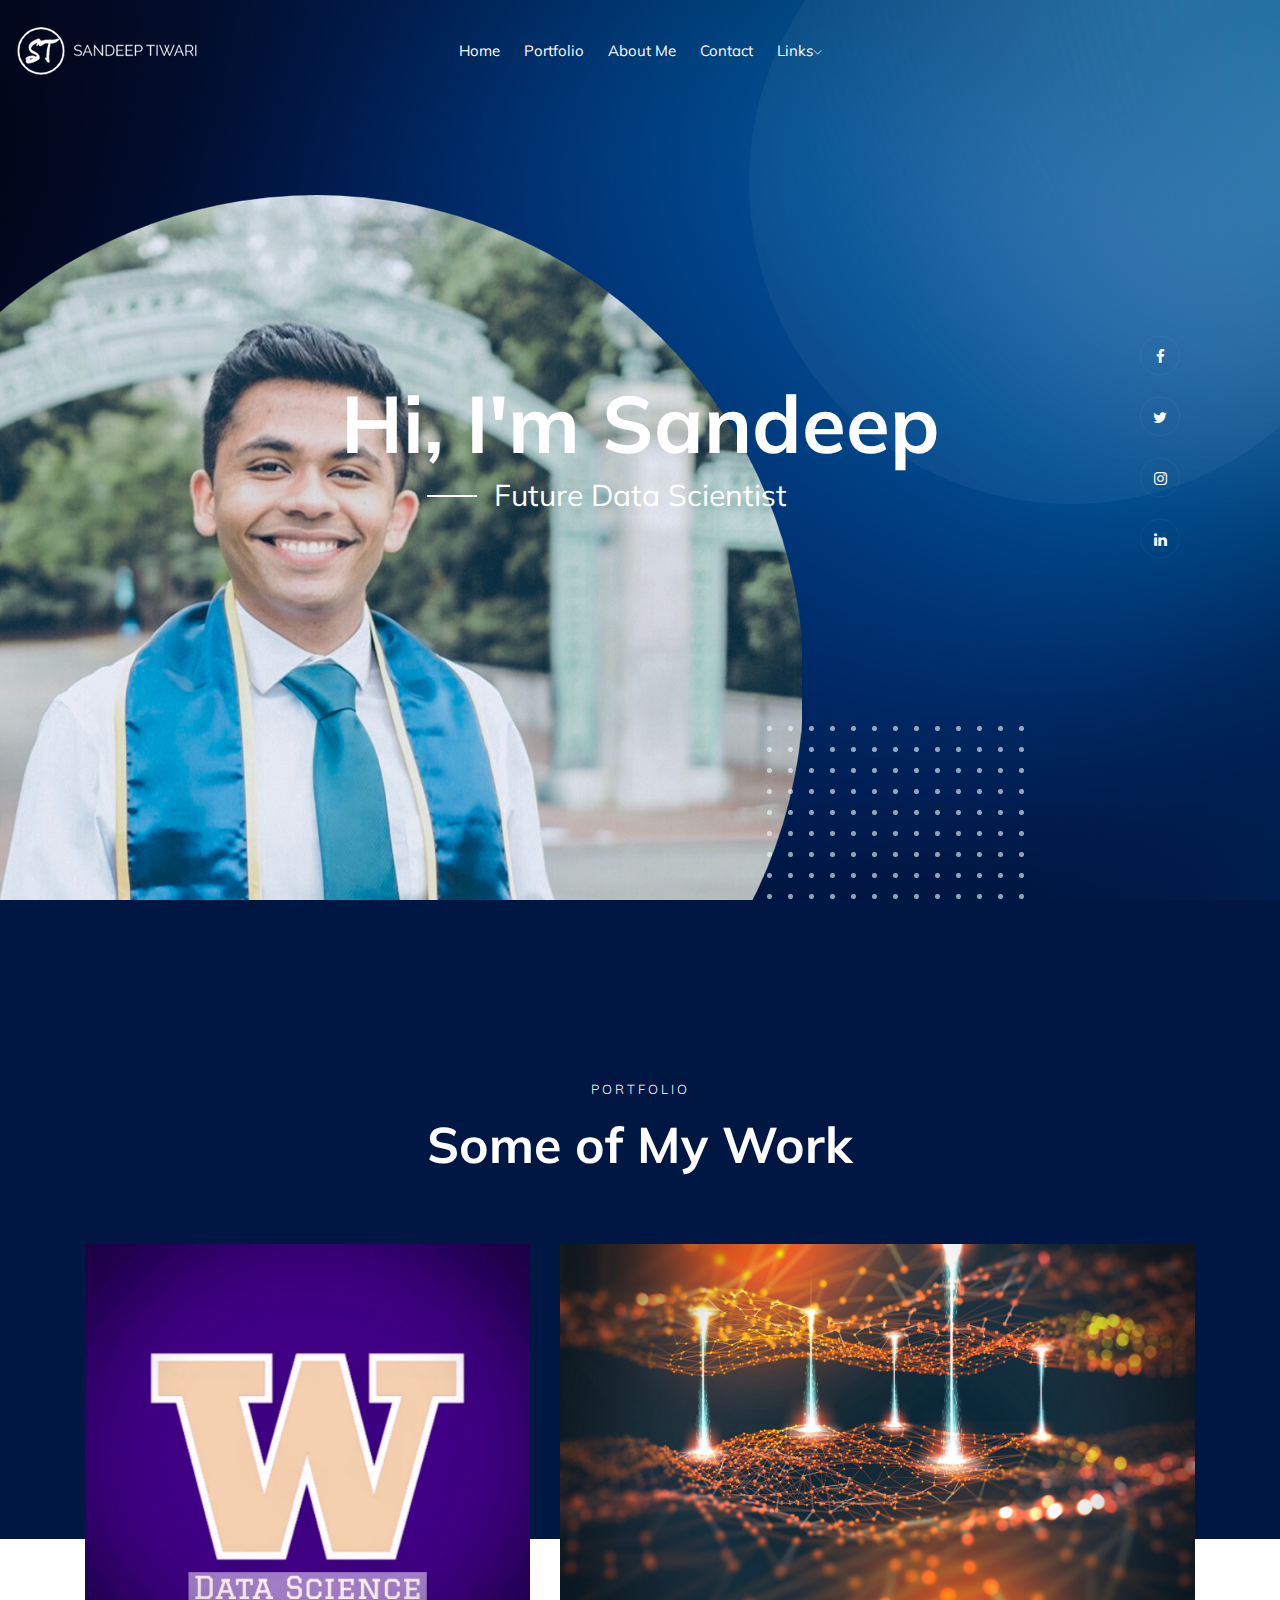
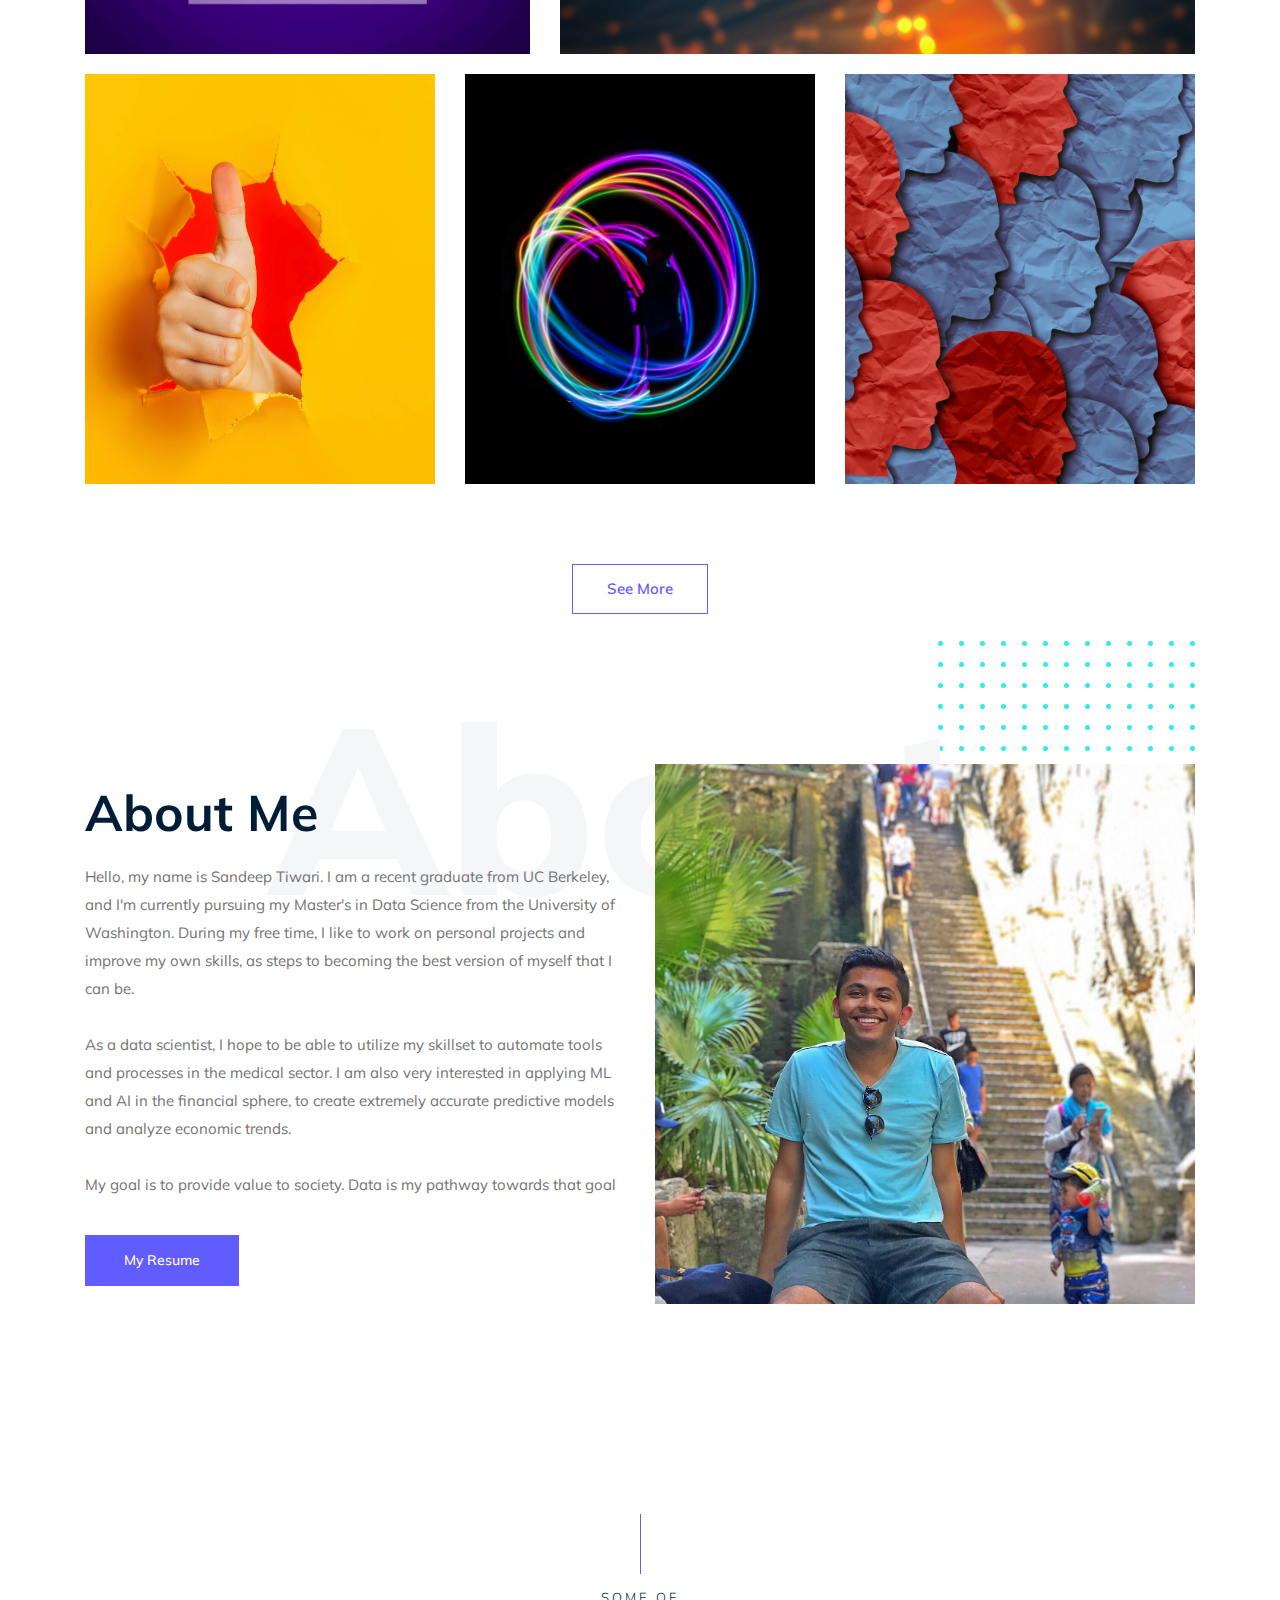
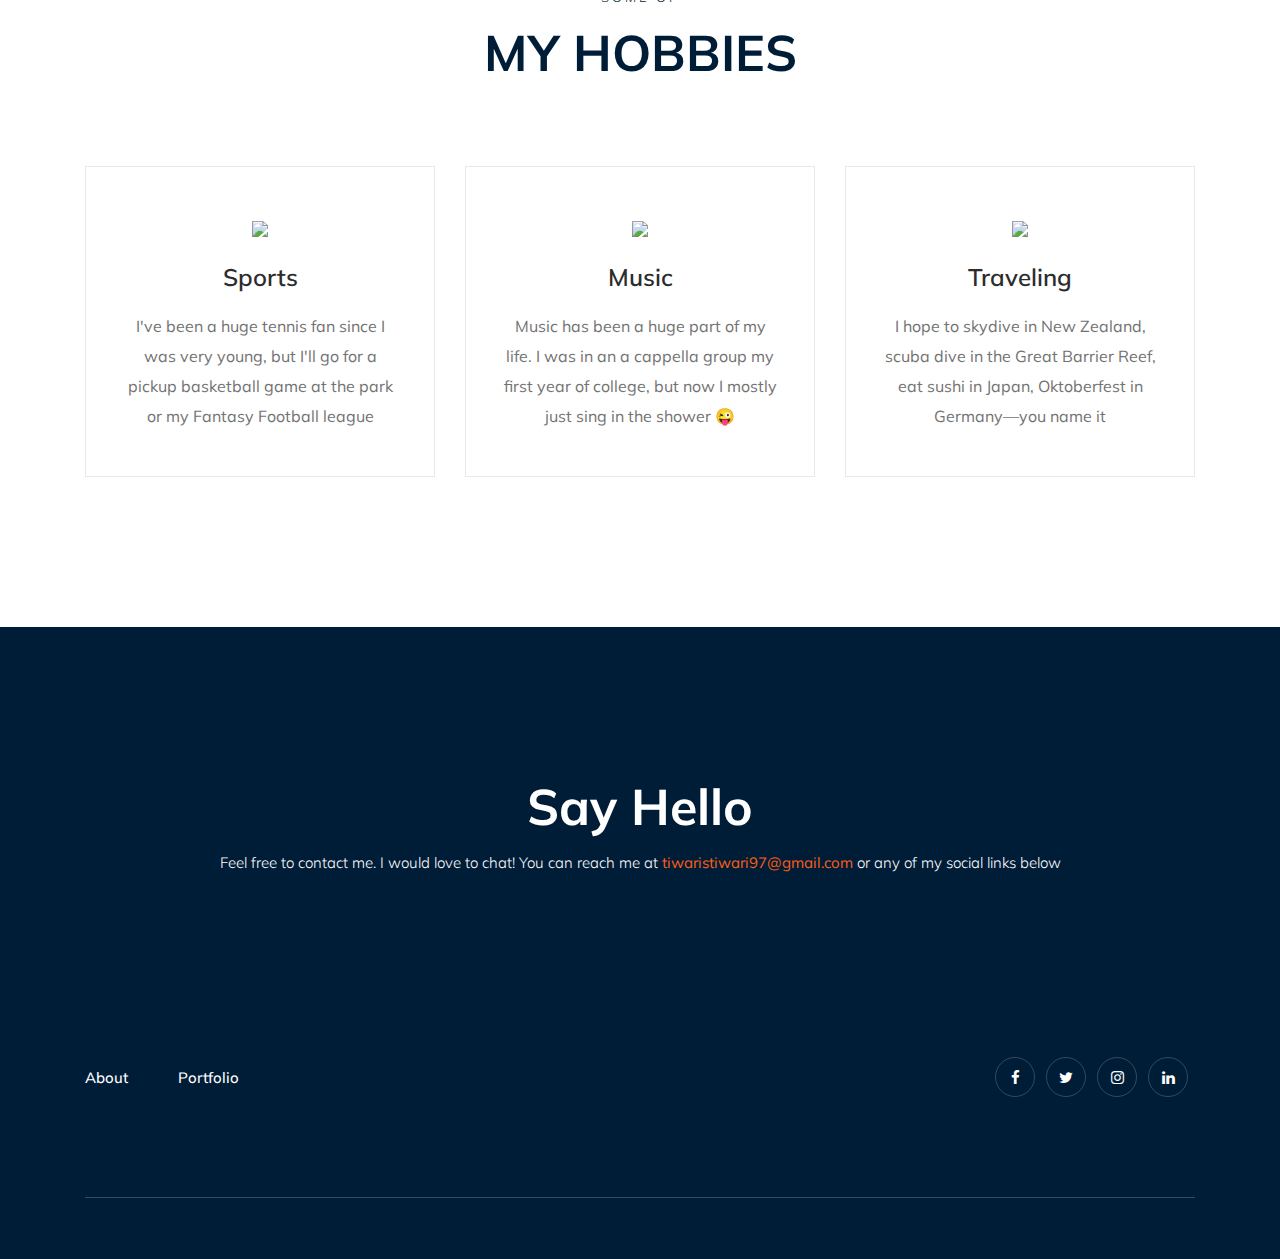
==== index.html @ e689c80d "Add files via upload" ====
<!DOCTYPE html>
<html class="no-js" lang="zxx">

<head>
	<meta charset="utf-8">
    <meta http-equiv="x-ua-compatible" content="ie=edge">
    <title>Sandeep Tiwari</title>
    <meta name="description" content="">
    <meta name="viewport" content="width=device-width, initial-scale=1">

    <!-- <link rel="manifest" href="site.webmanifest"> -->
    <!-- Place favicon.ico in the root directory -->

    <!-- CSS here -->
    <link rel="stylesheet" href="css/bootstrap.min.css">
    <link rel="stylesheet" href="css/owl.carousel.min.css">
    <link rel="stylesheet" href="css/magnific-popup.css">
    <link rel="stylesheet" href="css/font-awesome.min.css">
    <link rel="stylesheet" href="css/themify-icons.css">
    <link rel="stylesheet" href="css/nice-select.css">
    <link rel="stylesheet" href="css/flaticon.css">
    <link rel="stylesheet" href="css/gijgo.css">
    <link rel="stylesheet" href="css/animate.min.css">
    <link rel="stylesheet" href="css/slick.css">
    <link rel="stylesheet" href="css/slicknav.css">
    <link rel="stylesheet" href="css/style.css">
    <link rel="stylesheet" href="css/responsive.css">
    <link rel="icon" href="img/ST.jpg">
</head>

<body>
	<!-- Header -->
	<header>
		<div class="header-area">
			<div id="sticky-header" class="main-header-area">
				<div class="container-fluid">
					<div class="row align-items-center">
						<div class="col-xl-3 col-lg-2">
							<div class="logo">
								<a class="page-scroll" href="#header-area">
									<img src="img/logo.png">
								</a>
							</div>
						</div>
						<div class="col-xl-6 col-lg-7">
							<div class="main-menu d-none d-lg-block">
								<nav class="navbar-default">
									<ul id="navigation">
										<li><a class="active page-scroll" href="#header-area">Home</a></li>
										<li><a href="#portfolio_area" class="page-scroll">Portfolio</a></li>
                                        <li><a href="#about_me" class="page-scroll">About Me</a></li>
                                        <li><a href="#footer" class="page-scroll">Contact</a></li>
                                        <li><a>Links<i class="ti-angle-down"></i></a>
                                            <ul class="submenu">
                                                 <li><a href="https://www.linkedin.com/in/sandeeptiwari6/" target="_blank">LinkedIn</a></li>
                                                 <li><a href="https://www.github.com/sandeeptiwari6" target="_blank">Github</a></li>
                                                 <li><a href="resume/sandeep_tiwari_resume_latest copy.pdf" target="_blank">My Resume</a></li>
                                            </ul>
                                        </li>
									</ul>
								</nav>
							</div>
						</div>
						<!-- <div class="col-xl-3 col-lg-3 d-none d-lg-block">
							<div class="Appointment">
								<div class="book_btn d-none d-lg-block">
									<a href="#">Contact Me</a>
								</div>
							</div>
						</div> -->
						<div class="col-12">
							<div class="mobile_menu d-block d-lg-none"></div>
						</div>
					</div>
				</div>
			</div>
		</div>
	</header>

	<!-- slider_area_start -->
    <div class="slider_area">
        <div class="single_slider  d-flex align-items-center slider_bg_1">
            <div class="shap_pattern d-none d-lg-block">
                <img src="img/about/grid.png" alt="">
            </div>
            <div class="social_links">
                <ul>
                    <li><a href="https://www.facebook.com/sandeeptiwari97" target="_blank"> <i class="fa fa-facebook"></i> </a></li>
                    <li><a> <i class="fa fa-twitter"></i> </a></li>
                    <li><a href="https://www.instagram.com/sandeeept_/" target="_blank"> <i class="fa fa-instagram"></i> </a></li>
                    <li><a href="https://www.linkedin.com/in/sandeeptiwari6/" target="_blank"> <i class="fa fa-linkedin"></i> </a></li>
                </ul>
            </div>
            <div class="container">
                <div class="row align-items-center">
                    <div class="col-xl-12">
                        <div class="slider_text text-center">
                            <h3>
                                Hi, I'm Sandeep
                            </h3>
                            <span>Future Data Scientist</span>
                        </div>
                    </div>
                </div>
            </div>
        </div>
    </div>

	<!-- portfolio -->
	<div class="portfolio_area portfolio_bg_1">
		<div class="container">
			<div class="row">
				<div class="col-xl-12">
					<div class="section_title white_text text-center">
						<span>Portfolio</span>
						<h3>Some of My Work</h3>
					</div>
				</div>
			</div>
		</div>
	</div>

	<!-- portfolio images -->
	<div class="portfolio_image_area">
		<div class="container">
			<div class="row">
				<div class="col-xl-5 col-md-5">
					<div class="single_Portfolio">
						<div class="portfolio_thumb">
							<img src="img/portfolio/1.png">
						</div>
						<div class="portfolio_hover">
							<div class="title">
								<h3>UW COVID Data Science Hackathon</h3>
								<!-- <h4 style="color:white">June 2020</h4> -->
								<p style="color:white">
									Winner of the inaugural hackathon hosted by Washington's MSDS program. Worked with a remote team to generate visualizations that compare and analyze how COVID-19 has spread throughout the world using Python and Tableau
								</p>
								<a href="https://github.com/uw-covid-hackathon/covid-visualization" target="_blank"><button type="button" class="btn btn-lg">Github</button></a>
								<a href="https://uw-covid-hackathon.github.io/covid-visualization/#" target="_blank"><button type="button" class="btn btn-lg">Website</button></a>
							</div> 
						</div>
					</div>
				</div>
				<div class="col-xl-7 col-md-7">
					<div class="single_Portfolio">
						<div class="portfolio_thumb">
							<img src="img/portfolio/2.png">
						</div>
						<div class="portfolio_hover">
							<div class="title">
								<h3>Using GAN in QT Ultrasound Imaging</h3>
								<p style="color:white">
									Employed deep learning and computer vision to implement the unsupervised learning algorithm, Generative Adversarial Networks (GAN), which we used to generate realistic ultrasound images. The data agumentation allowed imputation of missing data and sharper imaging, facilitating more accurate detection of breast tumors, using a Pytorch framework and NVIDIA GPUs. We currently have a patent pending on the application of this technology.
								</p>
							</div>
						</div>
					</div>
				</div>
                <div class="col-xl-4 col-md-6 col-lg-4">
                    <div class="single_Portfolio">
                        <div class="portfolio_thumb">
                            <img src="img/portfolio/3.png" alt="">
                        </div>
                        <div class="portfolio_hover">
                            <div class="title">
                                <h3>Recommender Systems</h3>
                                <p style="color:white">
                                	Assisted several startup companies in developing recommender systems for their respective products. Worked on utilizing social media APIs to scrape profiles for users' interests. Worked with team to flesh out use-cases and streamline design flow.
                                </p>
                            </div>
                        </div>
                    </div>
                </div>
                <div class="col-xl-4 col-md-6 col-lg-4">
                    <div class="single_Portfolio">
                        <div class="portfolio_thumb">
                            <img src="img/portfolio/4.png" alt="">
                        </div>
                        <div class="portfolio_hover">
                            <div class="title">
                                <h3>Time Series Algorithm for Predicting Long Term Energy Prices</h3>
                                <p style="color:white">
                                	Built a dynamic time series model to predict energy price trends by evaluating risks in renewable energy infrastructure, with an emphasis on long-term accuracy and adaptability. Used BeautifulSoup to scrape 15 years worth of unstructured data, and Python to build an ARIMA model
                                </p>
                                <a href="https://github.com/sandeeptiwari6/time-series-epp" target="_blank"><button type="button" class="btn btn-lg">Github</button></a>
                            </div>
                        </div>
                    </div>
                </div>
                <div class="col-xl-4 col-md-12 col-lg-4">
                    <div class="single_Portfolio">
                        <div class="portfolio_thumb">
                            <img src="img/portfolio/5.png" alt="">
                        </div>
                        <div class="portfolio_hover">
                            <div class="title">
                                <h3>Network Science</h3>
                                <p style="color:white">
                                	<em>Current project</em>: working on utilizing the field of network science to examine how coronavirus is spreading 
                                </p>
                            </div>
                        </div>
                    </div>
                </div>
			</div>
			<div class="col-xl-12">
				<div class="more_portfolio text-center">
					<a class="line_btn" href="https://github.com/sandeeptiwari6" target="_blank">See more</a>
				</div>
			</div>
		</div>
	</div>

	<!-- about me -->
	<div class="about_me">
		<div class="about_large_title d-none d-lg-block">
			About
		</div>
		<div class="container">
			<div class="row align-items-center">
				<div class="col-xl-6 col-md-6">
					<div class="about_e_details">
						<h3>About Me</h3>
						<p>
							Hello, my name is Sandeep Tiwari. I am a recent graduate from UC Berkeley, and I'm currently pursuing my Master's in Data Science from the University of Washington. During my free time, I like to work on personal projects and improve my own skills, as steps to becoming the best version of myself that I can be.
							<br><br>
							As a data scientist, I hope to be able to utilize my skillset to automate tools and processes in the medical sector. I am also very interested in applying ML and AI in the financial sphere, to create extremely accurate predictive models and analyze economic trends. 
							<br><br>
							My goal is to provide value to society. Data is my pathway towards that goal
						</p>
						<div class="download_cv">
							<a class="boxed-btn3" href="resume/sandeep_tiwari_resume_latest copy.pdf" target="_blank">My Resume</a>
						</div>
						<!-- <div class="download_cv">
							<a class="boxed-btn3" href="resume/sandeep_tiwari_resume_latest copy.pdf" target="_blank">Learn more</a>
						</div> -->
					</div>
				</div>
				<div class="col-xl-6 col-md-6">
					<div class="about_img">
						<div class="color_pattern d-none d-lg-block">
							<img src="img/about/color_grid.png">
						</div>
						<div class="my_Pic">
							<img src="img/about/about.png">
						</div>
					</div>
				</div>
			</div>
		</div>
	</div>

	<div class="service_area">
		<div class="container">
			<div class="row">
				<div class="col-xl-12">
					<div class="section_title text-center mb-65">
						<span>Some of</span>
						<h3>MY HOBBIES</h3>
					</div>
				</div>
			</div>
			<div class="row">
				<div class="col-xl-4 col-md-4">
					<div class="single_service text-center">
						<div class="icon">
							<img src="https://img.icons8.com/color/96/000000/basketball.png"/>
						</div>
						<h3>Sports</h3>
						<p>I've been a huge tennis fan since I was very young, but I'll go for a pickup basketball game at the park or my Fantasy Football league</p>
					</div>
				</div>
				<div class="col-xl-4 col-md-4">
                    <div class="single_service text-center">
                        <div class="icon">
                        	<img src="https://img.icons8.com/color/96/000000/musical-notes.png"/>
                        </div>
                        <h3>Music</h3>
                        <p>Music has been a huge part of my life. I was in an a cappella group my first year of college, but now I mostly just sing in the shower &#128540;</p>
                    </div>
                </div>
                <div class="col-xl-4 col-md-4">
                    <div class="single_service text-center">
                        <div class="icon">
                        	<img src="https://img.icons8.com/color/96/000000/beach.png"/>
                        </div>
                        <h3>Traveling</h3>
                        <p>I hope to skydive in New Zealand, scuba dive in the Great Barrier Reef, eat sushi in Japan, Oktoberfest in Germany&#8212;you name it</p>
                    </div>
                </div>
			</div>
		</div>
	</div>

	<div class="discuss_projects">
		<div class="container">
			<div class="row">
				<div class="col-xl-12">
					<div class="project_text text-center">
						<h3>Say Hello</h3>
						<p>Feel free to contact me. I would love to chat! You can reach me at <b>tiwaristiwari97@gmail.com</b> or any of my social links below</p>
						<!-- <a class="boxed-btn3" href="#">Start Talking</a> -->
					</div>
				</div>
			</div>
		</div>
	</div>

	<!-- footer -->
	<footer class="footer">
		<div class="footer_top">
			<div class="container">
				<div class="row align-items-center">
					<div class="col-xl-6 col-md-6">
						<div class="menu_links">
							<ul>
								<li><a class="page-scroll" href="#about_me">About</a></li>
								<li><a class="page-scroll" href="#portfolio_area">Portfolio</a></li>
							</ul>
						</div>
					</div>
					<div class="col-xl-6 col-md-6">
						<div class="socail_links">
							<ul>
								<li><a href="https://www.facebook.com/sandeeptiwari97" target="_blank"> <i class="fa fa-facebook"></i> </a></li>
			                    <li><a> <i class="fa fa-twitter"></i> </a></li>
			                    <li><a href="https://www.instagram.com/sandeeept_/" target="_blank"> <i class="fa fa-instagram"></i> </a></li>
			                    <li><a href="https://www.linkedin.com/in/sandeeptiwari6/" target="_blank"> <i class="fa fa-linkedin"></i> </a></li>
							</ul>
						</div>
					</div>
				</div>
			</div>
		</div>
		<div class="copy-right_text">
			<div class="container">
				<div class="footer_border"></div>
				<div class="row">
					<div class="col-xl-12">
						<p class="copy_right text-center">
						</p>
					</div>
				</div>
			</div>
		</div>
	</footer>


	<!-- JS scripts -->
	<script src="js/vendor/modernizr-3.5.0.min.js"></script>
    <script src="js/vendor/jquery-1.12.4.min.js"></script>
    <script src="js/popper.min.js"></script>
    <script src="js/bootstrap.min.js"></script>
    <script src="js/owl.carousel.min.js"></script>
    <script src="js/isotope.pkgd.min.js"></script>
    <script src="js/ajax-form.js"></script>
    <script src="js/waypoints.min.js"></script>
    <script src="js/jquery.counterup.min.js"></script>
    <script src="js/imagesloaded.pkgd.min.js"></script>
    <script src="js/scrollIt.js"></script>
    <script src="js/jquery.scrollUp.min.js"></script>
    <script src="js/wow.min.js"></script>
    <script src="js/nice-select.min.js"></script>
    <script src="js/jquery.slicknav.min.js"></script>
    <script src="js/jquery.magnific-popup.min.js"></script>
    <script src="js/plugins.js"></script>
    <script src="js/gijgo.min.js"></script>
    <script src="js/SmoothScroll.js"></script>
    <!-- // <script src="js/jquery.1.11.1.js"></script> -->

    <!--contact js-->
    <script src="js/contact.js"></script>
    <script src="js/jquery.ajaxchimp.min.js"></script>
    <script src="js/jquery.form.js"></script>
    <script src="js/jquery.validate.min.js"></script>
    <script src="js/mail-script.js"></script>

    <script src="js/main.js"></script>
</body>
---- css/themify-icons.css ----
@font-face {
	font-family: 'themify';
	src:url('../fonts/themify.eot?-fvbane');
	src:url('../fonts/themify.eot?#iefix-fvbane') format('embedded-opentype'),
		url('../fonts/themify.woff?-fvbane') format('woff'),
		url('../fonts/themify.ttf?-fvbane') format('truetype'),
		url('../fonts/themify.svg?-fvbane#themify') format('svg');
	font-weight: normal;
	font-style: normal;
}

[class^="ti-"], [class*=" ti-"] {
	font-family: 'themify';
	/* speak: none; */
	font-style: normal;
	font-weight: normal;
	font-variant: normal;
	text-transform: none;
	line-height: 1;

	/* Better Font Rendering =========== */
	-webkit-font-smoothing: antialiased;
	-moz-osx-font-smoothing: grayscale;
}

.ti-wand:before {
	content: "\e600";
}
.ti-volume:before {
	content: "\e601";
}
.ti-user:before {
	content: "\e602";
}
.ti-unlock:before {
	content: "\e603";
}
.ti-unlink:before {
	content: "\e604";
}
.ti-trash:before {
	content: "\e605";
}
.ti-thought:before {
	content: "\e606";
}
.ti-target:before {
	content: "\e607";
}
.ti-tag:before {
	content: "\e608";
}
.ti-tablet:before {
	content: "\e609";
}
.ti-star:before {
	content: "\e60a";
}
.ti-spray:before {
	content: "\e60b";
}
.ti-signal:before {
	content: "\e60c";
}
.ti-shopping-cart:before {
	content: "\e60d";
}
.ti-shopping-cart-full:before {
	content: "\e60e";
}
.ti-settings:before {
	content: "\e60f";
}
.ti-search:before {
	content: "\e610";
}
.ti-zoom-in:before {
	content: "\e611";
}
.ti-zoom-out:before {
	content: "\e612";
}
.ti-cut:before {
	content: "\e613";
}
.ti-ruler:before {
	content: "\e614";
}
.ti-ruler-pencil:before {
	content: "\e615";
}
.ti-ruler-alt:before {
	content: "\e616";
}
.ti-bookmark:before {
	content: "\e617";
}
.ti-bookmark-alt:before {
	content: "\e618";
}
.ti-reload:before {
	content: "\e619";
}
.ti-plus:before {
	content: "\e61a";
}
.ti-pin:before {
	content: "\e61b";
}
.ti-pencil:before {
	content: "\e61c";
}
.ti-pencil-alt:before {
	content: "\e61d";
}
.ti-paint-roller:before {
	content: "\e61e";
}
.ti-paint-bucket:before {
	content: "\e61f";
}
.ti-na:before {
	content: "\e620";
}
.ti-mobile:before {
	content: "\e621";
}
.ti-minus:before {
	content: "\e622";
}
.ti-medall:before {
	content: "\e623";
}
.ti-medall-alt:before {
	content: "\e624";
}
.ti-marker:before {
	content: "\e625";
}
.ti-marker-alt:before {
	content: "\e626";
}
.ti-arrow-up:before {
	content: "\e627";
}
.ti-arrow-right:before {
	content: "\e628";
}
.ti-arrow-left:before {
	content: "\e629";
}
.ti-arrow-down:before {
	content: "\e62a";
}
.ti-lock:before {
	content: "\e62b";
}
.ti-location-arrow:before {
	content: "\e62c";
}
.ti-link:before {
	content: "\e62d";
}
.ti-layout:before {
	content: "\e62e";
}
.ti-layers:before {
	content: "\e62f";
}
.ti-layers-alt:before {
	content: "\e630";
}
.ti-key:before {
	content: "\e631";
}
.ti-import:before {
	content: "\e632";
}
.ti-image:before {
	content: "\e633";
}
.ti-heart:before {
	content: "\e634";
}
.ti-heart-broken:before {
	content: "\e635";
}
.ti-hand-stop:before {
	content: "\e636";
}
.ti-hand-open:before {
	content: "\e637";
}
.ti-hand-drag:before {
	content: "\e638";
}
.ti-folder:before {
	content: "\e639";
}
.ti-flag:before {
	content: "\e63a";
}
.ti-flag-alt:before {
	content: "\e63b";
}
.ti-flag-alt-2:before {
	content: "\e63c";
}
.ti-eye:before {
	content: "\e63d";
}
.ti-export:before {
	content: "\e63e";
}
.ti-exchange-vertical:before {
	content: "\e63f";
}
.ti-desktop:before {
	content: "\e640";
}
.ti-cup:before {
	content: "\e641";
}
.ti-crown:before {
	content: "\e642";
}
.ti-comments:before {
	content: "\e643";
}
.ti-comment:before {
	content: "\e644";
}
.ti-comment-alt:before {
	content: "\e645";
}
.ti-close:before {
	content: "\e646";
}
.ti-clip:before {
	content: "\e647";
}
.ti-angle-up:before {
	content: "\e648";
}
.ti-angle-right:before {
	content: "\e649";
}
.ti-angle-left:before {
	content: "\e64a";
}
.ti-angle-down:before {
	content: "\e64b";
}
.ti-check:before {
	content: "\e64c";
}
.ti-check-box:before {
	content: "\e64d";
}
.ti-camera:before {
	content: "\e64e";
}
.ti-announcement:before {
	content: "\e64f";
}
.ti-brush:before {
	content: "\e650";
}
.ti-briefcase:before {
	content: "\e651";
}
.ti-bolt:before {
	content: "\e652";
}
.ti-bolt-alt:before {
	content: "\e653";
}
.ti-blackboard:before {
	content: "\e654";
}
.ti-bag:before {
	content: "\e655";
}
.ti-move:before {
	content: "\e656";
}
.ti-arrows-vertical:before {
	content: "\e657";
}
.ti-arrows-horizontal:before {
	content: "\e658";
}
.ti-fullscreen:before {
	content: "\e659";
}
.ti-arrow-top-right:before {
	content: "\e65a";
}
.ti-arrow-top-left:before {
	content: "\e65b";
}
.ti-arrow-circle-up:before {
	content: "\e65c";
}
.ti-arrow-circle-right:before {
	content: "\e65d";
}
.ti-arrow-circle-left:before {
	content: "\e65e";
}
.ti-arrow-circle-down:before {
	content: "\e65f";
}
.ti-angle-double-up:before {
	content: "\e660";
}
.ti-angle-double-right:before {
	content: "\e661";
}
.ti-angle-double-left:before {
	content: "\e662";
}
.ti-angle-double-down:before {
	content: "\e663";
}
.ti-zip:before {
	content: "\e664";
}
.ti-world:before {
	content: "\e665";
}
.ti-wheelchair:before {
	content: "\e666";
}
.ti-view-list:before {
	content: "\e667";
}
.ti-view-list-alt:before {
	content: "\e668";
}
.ti-view-grid:before {
	content: "\e669";
}
.ti-uppercase:before {
	content: "\e66a";
}
.ti-upload:before {
	content: "\e66b";
}
.ti-underline:before {
	content: "\e66c";
}
.ti-truck:before {
	content: "\e66d";
}
.ti-timer:before {
	content: "\e66e";
}
.ti-ticket:before {
	content: "\e66f";
}
.ti-thumb-up:before {
	content: "\e670";
}
.ti-thumb-down:before {
	content: "\e671";
}
.ti-text:before {
	content: "\e672";
}
.ti-stats-up:before {
	content: "\e673";
}
.ti-stats-down:before {
	content: "\e674";
}
.ti-split-v:before {
	content: "\e675";
}
.ti-split-h:before {
	content: "\e676";
}
.ti-smallcap:before {
	content: "\e677";
}
.ti-shine:before {
	content: "\e678";
}
.ti-shift-right:before {
	content: "\e679";
}
.ti-shift-left:before {
	content: "\e67a";
}
.ti-shield:before {
	content: "\e67b";
}
.ti-notepad:before {
	content: "\e67c";
}
.ti-server:before {
	content: "\e67d";
}
.ti-quote-right:before {
	content: "\e67e";
}
.ti-quote-left:before {
	content: "\e67f";
}
.ti-pulse:before {
	content: "\e680";
}
.ti-printer:before {
	content: "\e681";
}
.ti-power-off:before {
	content: "\e682";
}
.ti-plug:before {
	content: "\e683";
}
.ti-pie-chart:before {
	content: "\e684";
}
.ti-paragraph:before {
	content: "\e685";
}
.ti-panel:before {
	content: "\e686";
}
.ti-package:before {
	content: "\e687";
}
.ti-music:before {
	content: "\e688";
}
.ti-music-alt:before {
	content: "\e689";
}
.ti-mouse:before {
	content: "\e68a";
}
.ti-mouse-alt:before {
	content: "\e68b";
}
.ti-money:before {
	content: "\e68c";
}
.ti-microphone:before {
	content: "\e68d";
}
.ti-menu:before {
	content: "\e68e";
}
.ti-menu-alt:before {
	content: "\e68f";
}
.ti-map:before {
	content: "\e690";
}
.ti-map-alt:before {
	content: "\e691";
}
.ti-loop:before {
	content: "\e692";
}
.ti-location-pin:before {
	content: "\e693";
}
.ti-list:before {
	content: "\e694";
}
.ti-light-bulb:before {
	content: "\e695";
}
.ti-Italic:before {
	content: "\e696";
}
.ti-info:before {
	content: "\e697";
}
.ti-infinite:before {
	content: "\e698";
}
.ti-id-badge:before {
	content: "\e699";
}
.ti-hummer:before {
	content: "\e69a";
}
.ti-home:before {
	content: "\e69b";
}
.ti-help:before {
	content: "\e69c";
}
.ti-headphone:before {
	content: "\e69d";
}
.ti-harddrives:before {
	content: "\e69e";
}
.ti-harddrive:before {
	content: "\e69f";
}
.ti-gift:before {
	content: "\e6a0";
}
.ti-game:before {
	content: "\e6a1";
}
.ti-filter:before {
	content: "\e6a2";
}
.ti-files:before {
	content: "\e6a3";
}
.ti-file:before {
	content: "\e6a4";
}
.ti-eraser:before {
	content: "\e6a5";
}
.ti-envelope:before {
	content: "\e6a6";
}
.ti-download:before {
	content: "\e6a7";
}
.ti-direction:before {
	content: "\e6a8";
}
.ti-direction-alt:before {
	content: "\e6a9";
}
.ti-dashboard:before {
	content: "\e6aa";
}
.ti-control-stop:before {
	content: "\e6ab";
}
.ti-control-shuffle:before {
	content: "\e6ac";
}
.ti-control-play:before {
	content: "\e6ad";
}
.ti-control-pause:before {
	content: "\e6ae";
}
.ti-control-forward:before {
	content: "\e6af";
}
.ti-control-backward:before {
	content: "\e6b0";
}
.ti-cloud:before {
	content: "\e6b1";
}
.ti-cloud-up:before {
	content: "\e6b2";
}
.ti-cloud-down:before {
	content: "\e6b3";
}
.ti-clipboard:before {
	content: "\e6b4";
}
.ti-car:before {
	content: "\e6b5";
}
.ti-calendar:before {
	content: "\e6b6";
}
.ti-book:before {
	content: "\e6b7";
}
.ti-bell:before {
	content: "\e6b8";
}
.ti-basketball:before {
	content: "\e6b9";
}
.ti-bar-chart:before {
	content: "\e6ba";
}
.ti-bar-chart-alt:before {
	content: "\e6bb";
}
.ti-back-right:before {
	content: "\e6bc";
}
.ti-back-left:before {
	content: "\e6bd";
}
.ti-arrows-corner:before {
	content: "\e6be";
}
.ti-archive:before {
	content: "\e6bf";
}
.ti-anchor:before {
	content: "\e6c0";
}
.ti-align-right:before {
	content: "\e6c1";
}
.ti-align-left:before {
	content: "\e6c2";
}
.ti-align-justify:before {
	content: "\e6c3";
}
.ti-align-center:before {
	content: "\e6c4";
}
.ti-alert:before {
	content: "\e6c5";
}
.ti-alarm-clock:before {
	content: "\e6c6";
}
.ti-agenda:before {
	content: "\e6c7";
}
.ti-write:before {
	content: "\e6c8";
}
.ti-window:before {
	content: "\e6c9";
}
.ti-widgetized:before {
	content: "\e6ca";
}
.ti-widget:before {
	content: "\e6cb";
}
.ti-widget-alt:before {
	content: "\e6cc";
}
.ti-wallet:before {
	content: "\e6cd";
}
.ti-video-clapper:before {
	content: "\e6ce";
}
.ti-video-camera:before {
	content: "\e6cf";
}
.ti-vector:before {
	content: "\e6d0";
}
.ti-themify-logo:before {
	content: "\e6d1";
}
.ti-themify-favicon:before {
	content: "\e6d2";
}
.ti-themify-favicon-alt:before {
	content: "\e6d3";
}
.ti-support:before {
	content: "\e6d4";
}
.ti-stamp:before {
	content: "\e6d5";
}
.ti-split-v-alt:before {
	content: "\e6d6";
}
.ti-slice:before {
	content: "\e6d7";
}
.ti-shortcode:before {
	content: "\e6d8";
}
.ti-shift-right-alt:before {
	content: "\e6d9";
}
.ti-shift-left-alt:before {
	content: "\e6da";
}
.ti-ruler-alt-2:before {
	content: "\e6db";
}
.ti-receipt:before {
	content: "\e6dc";
}
.ti-pin2:before {
	content: "\e6dd";
}
.ti-pin-alt:before {
	content: "\e6de";
}
.ti-pencil-alt2:before {
	content: "\e6df";
}
.ti-palette:before {
	content: "\e6e0";
}
.ti-more:before {
	content: "\e6e1";
}
.ti-more-alt:before {
	content: "\e6e2";
}
.ti-microphone-alt:before {
	content: "\e6e3";
}
.ti-magnet:before {
	content: "\e6e4";
}
.ti-line-double:before {
	content: "\e6e5";
}
.ti-line-dotted:before {
	content: "\e6e6";
}
.ti-line-dashed:before {
	content: "\e6e7";
}
.ti-layout-width-full:before {
	content: "\e6e8";
}
.ti-layout-width-default:before {
	content: "\e6e9";
}
.ti-layout-width-default-alt:before {
	content: "\e6ea";
}
.ti-layout-tab:before {
	content: "\e6eb";
}
.ti-layout-tab-window:before {
	content: "\e6ec";
}
.ti-layout-tab-v:before {
	content: "\e6ed";
}
.ti-layout-tab-min:before {
	content: "\e6ee";
}
.ti-layout-slider:before {
	content: "\e6ef";
}
.ti-layout-slider-alt:before {
	content: "\e6f0";
}
.ti-layout-sidebar-right:before {
	content: "\e6f1";
}
.ti-layout-sidebar-none:before {
	content: "\e6f2";
}
.ti-layout-sidebar-left:before {
	content: "\e6f3";
}
.ti-layout-placeholder:before {
	content: "\e6f4";
}
.ti-layout-menu:before {
	content: "\e6f5";
}
.ti-layout-menu-v:before {
	content: "\e6f6";
}
.ti-layout-menu-separated:before {
	content: "\e6f7";
}
.ti-layout-menu-full:before {
	content: "\e6f8";
}
.ti-layout-media-right-alt:before {
	content: "\e6f9";
}
.ti-layout-media-right:before {
	content: "\e6fa";
}
.ti-layout-media-overlay:before {
	content: "\e6fb";
}
.ti-layout-media-overlay-alt:before {
	content: "\e6fc";
}
.ti-layout-media-overlay-alt-2:before {
	content: "\e6fd";
}
.ti-layout-media-left-alt:before {
	content: "\e6fe";
}
.ti-layout-media-left:before {
	content: "\e6ff";
}
.ti-layout-media-center-alt:before {
	content: "\e700";
}
.ti-layout-media-center:before {
	content: "\e701";
}
.ti-layout-list-thumb:before {
	content: "\e702";
}
.ti-layout-list-thumb-alt:before {
	content: "\e703";
}
.ti-layout-list-post:before {
	content: "\e704";
}
.ti-layout-list-large-image:before {
	content: "\e705";
}
.ti-layout-line-solid:before {
	content: "\e706";
}
.ti-layout-grid4:before {
	content: "\e707";
}
.ti-layout-grid3:before {
	content: "\e708";
}
.ti-layout-grid2:before {
	content: "\e709";
}
.ti-layout-grid2-thumb:before {
	content: "\e70a";
}
.ti-layout-cta-right:before {
	content: "\e70b";
}
.ti-layout-cta-left:before {
	content: "\e70c";
}
.ti-layout-cta-center:before {
	content: "\e70d";
}
.ti-layout-cta-btn-right:before {
	content: "\e70e";
}
.ti-layout-cta-btn-left:before {
	content: "\e70f";
}
.ti-layout-column4:before {
	content: "\e710";
}
.ti-layout-column3:before {
	content: "\e711";
}
.ti-layout-column2:before {
	content: "\e712";
}
.ti-layout-accordion-separated:before {
	content: "\e713";
}
.ti-layout-accordion-merged:before {
	content: "\e714";
}
.ti-layout-accordion-list:before {
	content: "\e715";
}
.ti-ink-pen:before {
	content: "\e716";
}
.ti-info-alt:before {
	content: "\e717";
}
.ti-help-alt:before {
	content: "\e718";
}
.ti-headphone-alt:before {
	content: "\e719";
}
.ti-hand-point-up:before {
	content: "\e71a";
}
.ti-hand-point-right:before {
	content: "\e71b";
}
.ti-hand-point-left:before {
	content: "\e71c";
}
.ti-hand-point-down:before {
	content: "\e71d";
}
.ti-gallery:before {
	content: "\e71e";
}
.ti-face-smile:before {
	content: "\e71f";
}
.ti-face-sad:before {
	content: "\e720";
}
.ti-credit-card:before {
	content: "\e721";
}
.ti-control-skip-forward:before {
	content: "\e722";
}
.ti-control-skip-backward:before {
	content: "\e723";
}
.ti-control-record:before {
	content: "\e724";
}
.ti-control-eject:before {
	content: "\e725";
}
.ti-comments-smiley:before {
	content: "\e726";
}
.ti-brush-alt:before {
	content: "\e727";
}
.ti-youtube:before {
	content: "\e728";
}
.ti-vimeo:before {
	content: "\e729";
}
.ti-twitter:before {
	content: "\e72a";
}
.ti-time:before {
	content: "\e72b";
}
.ti-tumblr:before {
	content: "\e72c";
}
.ti-skype:before {
	content: "\e72d";
}
.ti-share:before {
	content: "\e72e";
}
.ti-share-alt:before {
	content: "\e72f";
}
.ti-rocket:before {
	content: "\e730";
}
.ti-pinterest:before {
	content: "\e731";
}
.ti-new-window:before {
	content: "\e732";
}
.ti-microsoft:before {
	content: "\e733";
}
.ti-list-ol:before {
	content: "\e734";
}
.ti-linkedin:before {
	content: "\e735";
}
.ti-layout-sidebar-2:before {
	content: "\e736";
}
.ti-layout-grid4-alt:before {
	content: "\e737";
}
.ti-layout-grid3-alt:before {
	content: "\e738";
}
.ti-layout-grid2-alt:before {
	content: "\e739";
}
.ti-layout-column4-alt:before {
	content: "\e73a";
}
.ti-layout-column3-alt:before {
	content: "\e73b";
}
.ti-layout-column2-alt:before {
	content: "\e73c";
}
.ti-instagram:before {
	content: "\e73d";
}
.ti-google:before {
	content: "\e73e";
}
.ti-github:before {
	content: "\e73f";
}
.ti-flickr:before {
	content: "\e740";
}
.ti-facebook:before {
	content: "\e741";
}
.ti-dropbox:before {
	content: "\e742";
}
.ti-dribbble:before {
	content: "\e743";
}
.ti-apple:before {
	content: "\e744";
}
.ti-android:before {
	content: "\e745";
}
.ti-save:before {
	content: "\e746";
}
.ti-save-alt:before {
	content: "\e747";
}
.ti-yahoo:before {
	content: "\e748";
}
.ti-wordpress:before {
	content: "\e749";
}
.ti-vimeo-alt:before {
	content: "\e74a";
}
.ti-twitter-alt:before {
	content: "\e74b";
}
.ti-tumblr-alt:before {
	content: "\e74c";
}
.ti-trello:before {
	content: "\e74d";
}
.ti-stack-overflow:before {
	content: "\e74e";
}
.ti-soundcloud:before {
	content: "\e74f";
}
.ti-sharethis:before {
	content: "\e750";
}
.ti-sharethis-alt:before {
	content: "\e751";
}
.ti-reddit:before {
	content: "\e752";
}
.ti-pinterest-alt:before {
	content: "\e753";
}
.ti-microsoft-alt:before {
	content: "\e754";
}
.ti-linux:before {
	content: "\e755";
}
.ti-jsfiddle:before {
	content: "\e756";
}
.ti-joomla:before {
	content: "\e757";
}
.ti-html5:before {
	content: "\e758";
}
.ti-flickr-alt:before {
	content: "\e759";
}
.ti-email:before {
	content: "\e75a";
}
.ti-drupal:before {
	content: "\e75b";
}
.ti-dropbox-alt:before {
	content: "\e75c";
}
.ti-css3:before {
	content: "\e75d";
}
.ti-rss:before {
	content: "\e75e";
}
.ti-rss-alt:before {
	content: "\e75f";
}
---- css/nice-select.css ----
.nice-select {
  -webkit-tap-highlight-color: transparent;
  background-color: #fff;
  border-radius: 5px;
  border: solid 1px #e8e8e8;
  box-sizing: border-box;
  clear: both;
  cursor: pointer;
  display: block;
  float: left;
  font-family: inherit;
  font-size: 14px;
  font-weight: normal;
  height: 42px;
  line-height: 40px;
  outline: none;
  padding-left: 18px;
  padding-right: 30px;
  position: relative;
  text-align: left !important;
  -webkit-transition: all 0.2s ease-in-out;
  transition: all 0.2s ease-in-out;
  -webkit-user-select: none;
     -moz-user-select: none;
      -ms-user-select: none;
          user-select: none;
  white-space: nowrap;
  width: auto; }
  .nice-select:hover {
    border-color: #dbdbdb; }
  .nice-select:active, .nice-select.open, .nice-select:focus {
    border-color: #999; }


  .nice-select.disabled {
    border-color: #ededed;
    color: #999;
    pointer-events: none; }
    .nice-select.disabled:after {
      border-color: #cccccc; }
  .nice-select.wide {
    width: 100%; }
    .nice-select.wide .list {
      left: 0 !important;
      right: 0 !important; }
  .nice-select.right {
    float: right; }
    .nice-select.right .list {
      left: auto;
      right: 0; }
  .nice-select.small {
    font-size: 12px;
    height: 36px;
    line-height: 34px; }
    .nice-select.small:after {
      height: 4px;
      width: 4px; }
    .nice-select.small .option {
      line-height: 34px;
      min-height: 34px; }
  .nice-select .list {
    background-color: #fff;
    border-radius: 5px;
    box-shadow: 0 0 0 1px rgba(68, 68, 68, 0.11);
    box-sizing: border-box;
    margin-top: 4px;
    opacity: 0;
    overflow: hidden;
    padding: 0;
    pointer-events: none;
    position: absolute;
    top: 100%;
    left: 0;
    -webkit-transform-origin: 50% 0;
        -ms-transform-origin: 50% 0;
            transform-origin: 50% 0;
    -webkit-transform: scale(0.75) translateY(-21px);
        -ms-transform: scale(0.75) translateY(-21px);
            transform: scale(0.75) translateY(-21px);
    -webkit-transition: all 0.2s cubic-bezier(0.5, 0, 0, 1.25), opacity 0.15s ease-out;
    transition: all 0.2s cubic-bezier(0.5, 0, 0, 1.25), opacity 0.15s ease-out;
    z-index: 9; }
    .nice-select .list:hover .option:not(:hover) {
      background-color: transparent !important; }
  .nice-select .option {
    cursor: pointer;
    font-weight: 400;
    line-height: 40px;
    list-style: none;
    min-height: 40px;
    outline: none;
    padding-left: 18px;
    padding-right: 29px;
    text-align: left;
    -webkit-transition: all 0.2s;
    transition: all 0.2s; }
    .nice-select .option:hover, .nice-select .option.focus, .nice-select .option.selected.focus {
      background-color: #f6f6f6; }
    .nice-select .option.selected {
      font-weight: bold; }
    .nice-select .option.disabled {
      background-color: transparent;
      color: #999;
      cursor: default; }

.no-csspointerevents .nice-select .list {
  display: none; }

.no-csspointerevents .nice-select.open .list {
  display: block; }





  /* ,,,,,,,,,,,,,,,, */


  .nice-select:after {
    content: "\e64b";
    display: block;
    height: 5px;
    margin-top: -5px;
    pointer-events: none;
    position: absolute;
    right: 30px;
    top: 8px;
    transition: all 0.15s ease-in-out;
    width: 5px;
    font-family: 'themify';
    color: #ddd; }

    .nice-select.open:after {
 }
    .nice-select.open .list {
      opacity: 1;
      pointer-events: auto;
      -webkit-transform: scale(1) translateY(0);
          -ms-transform: scale(1) translateY(0);
              transform: scale(1) translateY(0); }
---- css/flaticon.css ----
/*
  	Flaticon icon font: Flaticon
  	Creation date: 07/09/2019 08:07
  	*/

	  @font-face {
		font-family: "Flaticon";
		src: url("../fonts/Flaticon.eot");
		src: url("../fonts/Flaticon.eot");
		src: url("../fonts/Flaticon.eot?#iefix") format("embedded-opentype"),
			 url("../fonts/Flaticon.woff2") format("woff2"),
			 url("../fonts/Flaticon.woff") format("woff"),
			 url("../fonts/Flaticon.ttf") format("truetype"),
			 url("../fonts/Flaticon.svg#Flaticon") format("svg");
		font-weight: normal;
		font-style: normal;
	  }
	  
	  @media screen and (-webkit-min-device-pixel-ratio:0) {
		@font-face {
		  font-family: "Flaticon";
		  src: url("./Flaticon.svg#Flaticon") format("svg");
		}
	  }
	  
	  [class^="flaticon-"]:before, [class*=" flaticon-"]:before,
	  [class^="flaticon-"]:after, [class*=" flaticon-"]:after {   
		font-family: Flaticon;
			  font-size: 20px;
	  font-style: normal;
	  margin-left: 20px;
	  }
	  
	.flaticon-legal-paper:before {
		content: "\e001";
	}
	.flaticon-case:before {
		content: "\e002";
	}
	.flaticon-survey:before {
		content: "\e003";
	}
	.flaticon-bar-chart:before {
		content: "\e004";
	}
	.flaticon-controls:before {
		content: "\e005";
	}
	.flaticon-puzzle:before {
		content: "\e006";
	}
	.flaticon-right:before {
		content: "\e007";
	}
---- css/gijgo.css ----
.gj-button {
    background-color: #f5f5f5;
    border: 1px solid #ddd;
    color: #000;
    border-radius: 3px;
    padding: 6px 10px;
    cursor: pointer;
}

.gj-unselectable {
    -webkit-touch-callout: none;
    -webkit-user-select: none;
    -khtml-user-select: none;
    -moz-user-select: none;
    -ms-user-select: none;
    user-select: none;
}

.gj-row {
    display: -webkit-box;
    display: -ms-flexbox;
    display: flex;
    -ms-flex-wrap: wrap;
    flex-wrap: wrap;
}

.gj-margin-left-5 {
    margin-left: 5px;
}

.gj-margin-left-10 {
    margin-left: 10px;
}

.gj-width-full {
    width: 100%;
}

.gj-cursor-pointer {
    cursor: pointer;
}

.gj-text-align-center {
    text-align: center;
}

.gj-font-size-16 {
    font-size: 16px;
}

.gj-hidden {
    display: none;
}

/** Material Design */
.gj-button-md {
    background: 0 0;
    border: none;
    border-radius: 2px;
    color: rgba(0, 0, 0, 0.87);
    position: relative;
    height: 36px;
    margin: 0;
    min-width: 64px;
    padding: 0 16px;
    display: inline-block;
    font-family: "Roboto","Helvetica","Arial",sans-serif;
    font-size: 1rem;
    font-weight: 500;
    text-transform: uppercase;
    letter-spacing: 0;
    overflow: hidden;
    will-change: box-shadow;
    transition: box-shadow .2s cubic-bezier(.4,0,1,1),background-color .2s cubic-bezier(.4,0,.2,1),color .2s cubic-bezier(.4,0,.2,1);
    outline: none;
    cursor: pointer;
    text-decoration: none;
    text-align: center;
    line-height: 36px;
    vertical-align: middle;
    overflow: hidden;
    -webkit-user-select: none;
    -moz-user-select: none;
    -ms-user-select: none;
    user-select: none;
}

.gj-button-md:hover {
    background-color: rgba(158,158,158,.2);
}

.gj-button-md:disabled {
    color: rgba(0,0,0,.26);
    background: 0 0;
}

.gj-button-md .material-icons,
.gj-button-md .gj-icon {
    vertical-align: middle;
    /*font-size: 1.3rem;
    margin-right: 4px;*/
}

.gj-button-md.gj-button-md-icon {
    width: 24px;
    height: 31px;
    min-width: 24px;
    padding: 0px;
    display: table;
}

.gj-button-md.gj-button-md-icon .material-icons,
.gj-button-md.gj-button-md-icon .gj-icon {
    display: table-cell;
    margin-right: 0px;
    width: 24px;
    height: 24px;
}

.gj-button-md.active {
    background-color: rgba(158,158,158,.4);
}

.gj-button-md-group {
    position: relative;
    display: inline-block;
    vertical-align: middle;
}

.gj-textbox-md {
    border: none;
    border-bottom: 1px solid rgba(0,0,0,.42);
    display: block;
    font-family: "Helvetica","Arial",sans-serif;
    font-size: 16px;
    line-height: 16px;
    padding: 4px 0px;
    margin: 0;
    width: 100%;
    background: 0 0;
    text-align: left;
    color: rgba(0,0,0,.87);
}

.gj-textbox-md:focus,
.gj-textbox-md:active {
    border-bottom: 2px solid rgba(0,0,0,.42);
    outline: none;
}

.gj-textbox-md::placeholder {
    color: #8e8e8e;
}

.gj-textbox-md:-ms-input-placeholder {
    color: #8e8e8e;
}

.gj-textbox-md::-ms-input-placeholder {
    color: #8e8e8e;
}

.gj-md-spacer-24 {
    min-width: 24px;
    width: 24px;
    display: inline-block;
}

.gj-md-spacer-32 {
    min-width: 32px;
    width: 32px;
    display: inline-block;
}

.gj-modal {
    position: fixed;
    top: 0;
    right: 0;
    bottom: 0;
    left: 0;
    z-index: 1203;
    display: none;
    overflow: hidden;
    -webkit-overflow-scrolling: touch;
    outline: 0;
    background-color: rgba(0, 0, 0, 0.54118);
    transition: 200ms ease opacity;
    will-change: opacity;
}

/* List */
ul.gj-list li [data-role="wrapper"] {
    display: table;
    width: 100%;
}

ul.gj-list li [data-role="checkbox"] {
    display: table-cell;
    vertical-align:middle;
    text-align:center;
}

ul.gj-list li [data-role="image"] {
    display: table-cell;
    vertical-align:middle;
    text-align:center;
}

ul.gj-list li [data-role="display"] {
    display: table-cell;
    vertical-align:middle;
    cursor: pointer;
}

ul.gj-list li [data-role="display"]:empty:before {
  content: "\200b"; /* unicode zero width space character */
}

/* List - Bootstrap */
ul.gj-list-bootstrap {
    padding-left: 0px;
    margin-bottom: 0px;
}

ul.gj-list-bootstrap li {
    padding: 0px;
}

ul.gj-list-bootstrap li [data-role="wrapper"] {
    padding: 0px 10px;
}

ul.gj-list-bootstrap li [data-role="checkbox"] {
    width: 24px;
    padding: 3px;
}

ul.gj-list-bootstrap li [data-role="image"] {
    width: 24px;
    height: 24px;
}

ul.gj-list-bootstrap li [data-role="display"] {
    padding: 8px 0px 8px 4px;
}

.list-group-item.active ul li, .list-group-item.active:focus ul li, .list-group-item.active:hover ul li {
    text-shadow: none;
    color:initial;
}

/* List - Material Design */
ul.gj-list-md {
    padding: 0px;
    list-style: none;
    list-style-type: none;
    line-height: 24px;
    letter-spacing: 0;
    color: #616161; /* Gray 700 */
}

ul.gj-list-md li {
    display: list-item;
    list-style-type: none;
    padding: 0px;
    min-height: unset;
    box-sizing: border-box;
    align-items: center;
    cursor: default;
    overflow: hidden;

    font-family: "Roboto","Helvetica","Arial",sans-serif;
    font-size: 16px;
    font-weight: 400;
    letter-spacing: .04em;
    line-height: 1;
    
    -webkit-flex-direction: row;
    -ms-flex-direction: row;
    flex-direction: row;
    -webkit-flex-wrap: nowrap;
    -ms-flex-wrap: nowrap;
    flex-wrap: nowrap;
}

ul.gj-list-md li [data-role="checkbox"] {
    height: 24px;
    width: 24px;
}

ul.gj-list-md li [data-role="image"] {
    height: 24px;
    width: 24px;
}

ul.gj-list-md li [data-role="display"] {
    padding: 8px 0px 8px 5px;
    order: 0;
    flex-grow: 2;
    text-decoration: none;
    box-sizing: border-box;
    align-items: center;
    text-align: left;
    color: rgba(0,0,0,.87);
}

ul.gj-list-md li.disabled>[data-role="wrapper"]>[data-role="display"] {
    color: #9E9E9E; /* Gray 500 */
}

.gj-list-md-active {
    background: #e0e0e0;
    color: #3f51b5;
}


/* Picker */
.gj-picker {
    position: absolute;
    z-index: 1203;
    background-color: #fff;
}

.gj-picker .selected {
    color: #fff;
}

/* Material Design */
.gj-picker-md {
    font-family: "Roboto","Helvetica","Arial",sans-serif;
    font-size: 16px;
    font-weight: 400;
    letter-spacing: .04em;
    line-height: 1;
    color: rgba(0,0,0,.87);
    border: 1px solid #E0E0E0;
}

.gj-modal .gj-picker-md {
    border: 0px;
}

.gj-picker-md [role="header"] {
    color: rgba(255, 255, 255, 0.54);
    display: flex;
    background: #2196f3;
    align-items: baseline;
    user-select: none;
    justify-content: center;
}

.gj-picker-md [role="footer"] {
    float: right;
    padding: 10px;
}

.gj-picker-md [role="footer"] button.gj-button-md {
    color: #2196f3;
    font-weight: bold;
    font-size: 13px;
}

/* Bootstrap */
.gj-picker-bootstrap {
    border-radius: 4px;
    border: 1px solid #E0E0E0;
}

.gj-picker-bootstrap .selected {
    color: #888;
}

.gj-picker-bootstrap [role="header"] {
    background: #eee;
    color: #AAA;
}
@font-face {
    font-family: 'gijgo-material';
    src: url('../fonts/gijgo-material.eot?235541');
    src: url('../fonts/gijgo-material.eot?235541#iefix') format('embedded-opentype'), url('../fonts/gijgo-material.ttf?235541') format('truetype'), url('../fonts/gijgo-material.woff?235541') format('woff'), url('../fonts/gijgo-material.svg?235541#gijgo-material') format('svg');
    font-weight: normal;
    font-style: normal;
}

.gj-icon {
    /* use !important to prevent issues with browser extensions that change fonts */
    font-family: 'gijgo-material' !important;
    font-size: 24px;
    speak: none;
    font-style: normal;
    font-weight: normal;
    font-variant: normal;
    text-transform: none;
    line-height: 1;
    /* Enable Ligatures ================ */
    letter-spacing: 0;
    -webkit-font-feature-settings: "liga";
    -moz-font-feature-settings: "liga=1";
    -moz-font-feature-settings: "liga";
    -ms-font-feature-settings: "liga" 1;
    font-feature-settings: "liga";
    -webkit-font-variant-ligatures: discretionary-ligatures;
    font-variant-ligatures: discretionary-ligatures;
    /* Better Font Rendering =========== */
    -webkit-font-smoothing: antialiased;
    -moz-osx-font-smoothing: grayscale;
}

.gj-icon.undo:before {
    content: "\e900";
}

.gj-icon.vertical-align-top:before {
    content: "\e901";
}

.gj-icon.vertical-align-center:before {
    content: "\e902";
}

.gj-icon.vertical-align-bottom:before {
    content: "\e903";
}

.gj-icon.arrow-dropup:before {
    content: "\e904";
}

.gj-icon.clock:before {
    content: "\e905";
}

.gj-icon.refresh:before {
    content: "\e906";
}

.gj-icon.last-page:before {
    content: "\e907";
}

.gj-icon.first-page:before {
    content: "\e908";
}

.gj-icon.cancel:before {
    content: "\e909";
}

.gj-icon.clear:before {
    content: "\e90a";
}

.gj-icon.check-circle:before {
    content: "\e90b";
}

.gj-icon.delete:before {
    content: "\e90c";
}

.gj-icon.arrow-upward:before {
    content: "\e90d";
}

.gj-icon.arrow-forward:before {
    content: "\e90e";
}

.gj-icon.arrow-downward:before {
    content: "\e90f";
}

.gj-icon.arrow-back:before {
    content: "\e910";
}

.gj-icon.list-numbered:before {
    content: "\e911";
}

.gj-icon.list-bulleted:before {
    content: "\e912";
}

.gj-icon.indent-increase:before {
    content: "\e913";
}

.gj-icon.indent-decrease:before {
    content: "\e914";
}

.gj-icon.redo:before {
    content: "\e915";
}

.gj-icon.align-right:before {
    content: "\e916";
}

.gj-icon.align-left:before {
    content: "\e917";
}

.gj-icon.align-justify:before {
    content: "\e918";
}

.gj-icon.align-center:before {
    content: "\e919";
}

.gj-icon.strikethrough:before {
    content: "\e91a";
}

.gj-icon.italic:before {
    content: "\e91b";
}

.gj-icon.underlined:before {
    content: "\e91c";
}

.gj-icon.bold:before {
    content: "\e91d";
}

.gj-icon.arrow-dropdown:before {
    content: "\e91e";
}

.gj-icon.done:before {
    content: "\e91f";
}

.gj-icon.pencil:before {
    content: "\e920";
}

.gj-icon.minus:before {
    content: "\e921";
}

.gj-icon.plus:before {
    content: "\e922";
}

.gj-icon.chevron-up:before {
    content: "\e923";
}

.gj-icon.chevron-right:before {
    content: "\e924";
}

.gj-icon.chevron-down:before {
    content: "\e925";
}

.gj-icon.chevron-left:before {
    content: "\e926";
}

.gj-icon.event:before {
    content: "\e927";
}
.gj-draggable {
    cursor: move;
}
.gj-resizable-handle {
    position: absolute;
    font-size: 0.1px;
    display: block;
    -ms-touch-action: none;
    touch-action: none;
    z-index: 1203;
}

.gj-resizable-n {
    cursor: n-resize;
    height: 7px;
    width: 100%;
    top: -5px;
    left: 0;
}
.gj-resizable-e {
    cursor: e-resize;
    width: 7px;
    right: -5px;
    top: 0;
    height: 100%;
}
.gj-resizable-s {
    cursor: s-resize;
    height: 7px;
    width: 100%;
    bottom: -5px;
    left: 0;
}
.gj-resizable-w {
	cursor: w-resize;
	width: 7px;
	left: -5px;
	top: 0;
	height: 100%;
}
.gj-resizable-se {
	cursor: se-resize;
	width: 12px;
	height: 12px;
	right: 1px;
	bottom: 1px;
}
.gj-resizable-sw {
	cursor: sw-resize;
	width: 9px;
	height: 9px;
	left: -5px;
	bottom: -5px;
}
.gj-resizable-nw {
	cursor: nw-resize;
	width: 9px;
	height: 9px;
	left: -5px;
	top: -5px;
}
.gj-resizable-ne {
	cursor: ne-resize;
	width: 9px;
	height: 9px;
	right: -5px;
	top: -5px;
}

.gj-dialog-footer {
    position: absolute;
    bottom: 0px;
    width: 100%;
    margin-top: 0px;
}

.gj-dialog-scrollable [data-role="body"] {
    overflow-x: hidden;
    overflow-y: scroll;
}

/** Bootstrap 3 **/
.gj-dialog-bootstrap {
    overflow: hidden;
    z-index: 1202;
}

.gj-dialog-bootstrap [data-role="title"] {
    display: inline;
}
.gj-dialog-bootstrap [data-role="close"] {
    line-height: 1.42857143;
}

/** Bootstrap 4 **/
.gj-dialog-bootstrap4 {
    overflow: hidden;
    z-index: 1202;
}

.gj-dialog-bootstrap4 [data-role="title"] {
    display: inline;
}
.gj-dialog-bootstrap4 [data-role="close"] {
    line-height: 1.5;
}

/** Material Design **/
.gj-dialog-md {
    background-color: #FFF;
    overflow: hidden;
    border: none;
    box-shadow: 0 11px 15px -7px rgba(0,0,0,.2), 0 24px 38px 3px rgba(0,0,0,.14), 0 9px 46px 8px rgba(0,0,0,.12);
    box-sizing: border-box;
    position: relative;
    display: -webkit-box;
    display: -webkit-flex;
    display: -ms-flexbox;
    display: flex;
    -webkit-box-orient: vertical;
    -webkit-box-direction: normal;
    -webkit-flex-direction: column;
    -ms-flex-direction: column;
    flex-direction: column;
    -webkit-background-clip: padding-box;
    background-clip: padding-box;
    outline: 0;
    z-index: 1202;
}

.gj-dialog-md-header {
    padding: 24px 24px 0px 24px;
    font-family: "Roboto","Helvetica","Arial",sans-serif;
}

.gj-dialog-md-title {
    margin: 0;
    font-weight: 400;
    display: inline;
    line-height: 28px;
    font-size: 20px;
}

.gj-dialog-md-close {
    -webkit-appearance: none;
    padding: 0;
    cursor: pointer;
    background: 0 0;
    border: 0;
    float: right;
    line-height: 28px;
    font-size: 28px;
}

.gj-dialog-md-body {
    padding: 20px 24px 24px 24px;
    color: rgba(0,0,0,.54);
    font-family: "Helvetica","Arial",sans-serif;
    font-size: 14px;
    font-weight: 400;
    line-height: 20px;
}

.gj-dialog-md-footer {
    padding: 8px 8px 8px 24px;
    display: -webkit-flex;
    display: -ms-flexbox;
    display: flex;
    -webkit-flex-direction: row-reverse;
    -ms-flex-direction: row-reverse;
    flex-direction: row-reverse;
    -webkit-flex-wrap: wrap;
    -ms-flex-wrap: wrap;
    flex-wrap: wrap;

    box-sizing: border-box;
}

.gj-dialog-md-footer>*:first-child {
    margin-right: 0;
}

.gj-dialog-md-footer>* {
    margin-right: 8px;
    height: 36px;
}
DIV.gj-grid-wrapper {
    margin: auto;
    position: relative;
    clear:both;
    z-index: 1;
}

TABLE.gj-grid {
    margin: auto;    
    border-collapse: collapse;
    width: 100%;
    table-layout: fixed;
}

TABLE.gj-grid THEAD TH [data-role="selectAll"] {
    margin: auto;
}

TABLE.gj-grid THEAD TH [data-role="title"] {
    display: inline-block;
}

TABLE.gj-grid THEAD TH [data-role="sorticon"] {
    display: inline-block;
}

TABLE.gj-grid THEAD TH {
    overflow: hidden;
    text-overflow: ellipsis;
}

TABLE.gj-grid.autogrow-header-row THEAD TH {
    overflow: auto;
    text-overflow: initial;
    white-space: pre-wrap;
    -ms-word-break: break-word;
    word-break: break-word;
}

TABLE.gj-grid > tbody > tr > td {
    overflow: hidden;
    position: relative;
}

table.gj-grid tbody div[data-role="display"] {
    vertical-align: middle;
    text-indent: 0;
    white-space: pre-wrap;
    -ms-word-break: break-word;
    word-break: break-word;
}

table.gj-grid.fixed-body-rows tbody div[data-role="display"] {
    overflow: hidden;
    text-overflow: ellipsis;
    white-space: nowrap;
    -ms-word-break: initial;
    word-break: initial;
}

table.gj-grid tfoot DIV[data-role="display"] {
    vertical-align: middle;
    text-indent: 0;
    display: flex;
}

TABLE.gj-grid .fa {
    padding: 2px;
}

TABLE.gj-grid > tbody > tr > td > div {
    padding: 2px;
    overflow: hidden;
}

DIV.gj-grid-wrapper DIV.gj-grid-loading-cover
{
    background: #BBBBBB;
    opacity: 0.5;
    position: absolute;
    vertical-align: middle;
}

DIV.gj-grid-wrapper DIV.gj-grid-loading-text
{
    position: absolute;
    font-weight: bold;
}

/* Bootstrap Theme */
table.gj-grid-bootstrap thead th {
    background-color: #f5f5f5;
    vertical-align:middle;
}

table.gj-grid-bootstrap thead th [data-role="sorticon"] {
    margin-left: 5px;
}

table.gj-grid-bootstrap thead th [data-role="sorticon"] i.gj-icon,
table.gj-grid-bootstrap thead th [data-role="sorticon"] i.material-icons {
    position: absolute;
    font-size: 20px;
    top: 15px;
}

table.gj-grid-bootstrap tbody tr td div[data-role="display"] {
    padding: 0px;
}

.gj-grid-bootstrap-4 .gj-checkbox-bootstrap {
    display: inline-block;
    padding-top: 2px;
}

.gj-grid-bootstrap-4 tbody tr.active {
    background-color: rgba(0,0,0,.075);
}

/* Material Design Theme */
.gj-grid-md {
    position: relative;
    border: 1px solid #e0e0e0;
    border-collapse: collapse;
    white-space: nowrap;
    font-size: 13px;
    font-family: "Roboto","Helvetica","Arial",sans-serif;
    background-color: #fff;
}

.gj-grid-md td:first-of-type, .gj-grid-md th:first-of-type {
    padding-left: 24px;
}

.gj-grid-md th {
    position: relative;
    vertical-align: bottom;
    font-weight: 700;
    line-height: 31px;
    letter-spacing: 0;
    height: 56px;
    font-size: 12px;
    color: rgba(0,0,0,.54);
    padding-bottom: 8px;
    box-sizing: border-box;
    padding: 12px 18px;
    text-align: right;
}

.gj-grid-md td {
    position: relative;
    height: 48px;
    border-top: 1px solid #e0e0e0;
    border-bottom: 1px solid #e0e0e0;
    padding: 12px 18px;
    box-sizing: border-box;
    text-align: left;
    color: rgba(0,0,0,.87);
}

.gj-grid-md tbody tr {
    position: relative;
    height: 48px;
    transition-duration: .28s;
    transition-timing-function: cubic-bezier(.4,0,.2,1);
    transition-property: background-color;
}

.gj-grid-md tbody tr:hover {
    background-color: #EEEEEE; /* Gray 200 */
}

.gj-grid-md tbody tr.gj-grid-md-select {
    background-color: #F5F5F5; /* Grey 100 */
}


table.gj-grid-md thead th [data-role="sorticon"] {
    margin-left: 5px;
}

table.gj-grid-md thead th [data-role="sorticon"] i.gj-icon,
table.gj-grid-md thead th [data-role="sorticon"] i.material-icons {
    position: absolute;
    font-size: 16px;
    top: 19px;
}

table.gj-grid-md thead th.gj-grid-select-all {
    padding-bottom: 3px;
}
/* Hide all prioritized columns by default */
@media only all {
	th.display-1120,
	td.display-1120,
	th.display-960,
	td.display-960,
	th.display-800,
	td.display-800,
	th.display-640,
	td.display-640,
	th.display-480,
	td.display-480,
	th.display-320,
	td.display-320 {
		display: none;
	}
}

/* Show at 320px (20em x 16px) */
@media screen and (min-width: 20em) {
	TABLE.gj-grid-bootstrap th.display-320,
	TABLE.gj-grid-bootstrap td.display-320 {
		display: table-cell;
	}
}
/* Show at 480px (30em x 16px) */
@media screen and (min-width: 30em) {
	TABLE.gj-grid-bootstrap th.display-480,
	TABLE.gj-grid-bootstrap td.display-480 {
		display: table-cell;
	}
}
/* Show at 640px (40em x 16px) */
@media screen and (min-width: 40em) {
	TABLE.gj-grid-bootstrap th.display-640,
	TABLE.gj-grid-bootstrap td.display-640 {
		display: table-cell;
	}
}
/* Show at 800px (50em x 16px) */
@media screen and (min-width: 50em) {
	TABLE.gj-grid-bootstrap th.display-800,
	TABLE.gj-grid-bootstrap td.display-800 {
		display: table-cell;
	}
}
/* Show at 960px (60em x 16px) */
@media screen and (min-width: 60em) {
	TABLE.gj-grid-bootstrap th.display-960,
	TABLE.gj-grid-bootstrap td.display-960 {
		display: table-cell;
	}
}
/* Show at 1,120px (70em x 16px) */
@media screen and (min-width: 70em) {
	TABLE.gj-grid-bootstrap th.display-1120,
	TABLE.gj-grid-bootstrap td.display-1120 {
		display: table-cell;
	}
}

/* Material Design Theme */
.gj-grid-md tfoot tr th {
    padding-right: 14px;
}

.gj-grid-md tfoot tr[data-role="pager"] .gj-grid-mdl-pager-label {
    padding-left: 5px;
    padding-right: 5px;
}

.gj-grid-md tfoot tr[data-role="pager"] .gj-dropdown-md {
    margin-left: 12px;
}

.gj-grid-md tfoot tr[data-role="pager"] .gj-dropdown-md [role="presenter"] {
    font-size: 12px;
    font-weight: bold;
    color: rgba(0,0,0,.54);
}

.gj-grid-md tfoot tr[data-role="pager"] .gj-dropdown-md [role="presenter"] [role="display"] {
    text-align: right;
}

.gj-grid-md tfoot tr[data-role="pager"] .gj-grid-md-limit-select {
    margin-left: 10px;
    font-size: 12px;
    font-weight: bold;
    color: rgba(0,0,0,.54);
}

/* Bootstrap */
.gj-grid-bootstrap tfoot tr[data-role="pager"] th {
    line-height: 30px;
    background-color: #f5f5f5;
}

.gj-grid-bootstrap tfoot tr[data-role="pager"] th > div > div {
    margin-right: 5px;
}

.gj-grid-bootstrap tfoot tr[data-role="pager"] th > div > button {
    margin-right: 5px;
}

.gj-grid-bootstrap-4 tfoot tr[data-role="pager"] th > div button {
    height: 34px;
}

.gj-grid-bootstrap-4 tfoot tr[data-role="pager"] th div .gj-dropdown-bootstrap-4 .gj-dropdown-expander-mi .gj-icon {
    top: 5px;
}

.gj-grid-bootstrap-3 tfoot tr[data-role="pager"] th > div > input {
    margin-right: 5px;
    width: 40px;
    text-align: right;
    display: inline-block;
    font-weight: bold;
}

.gj-grid-bootstrap-4 tfoot tr[data-role="pager"] th > div > div.input-group {
    width: 40px;
}

.gj-grid-bootstrap-4 tfoot tr[data-role="pager"] th > div > div.input-group input {
    text-align: right;
    font-weight: bold;
    height: 34px;
    padding-top: 2px;
    padding-bottom: 6px;
}

.gj-grid-bootstrap tfoot tr[data-role="pager"] th > div > select {
    display: inline-block;
    margin-right: 5px;
    width: 60px;
}

.gj-grid-bootstrap tfoot tr[data-role="pager"] th .gj-dropdown-bootstrap .gj-list-bootstrap [data-role="display"] {
    line-height: 14px;
}

.gj-grid-bootstrap tfoot tr[data-role="pager"] th .gj-dropdown-bootstrap [role="presenter"] [role="display"] {
    font-weight: bold;
}

.gj-grid-bootstrap tfoot tr[data-role="pager"] th .gj-dropdown-bootstrap-3 [role="presenter"] {
    padding: 2px 8px;
}

.gj-grid-bootstrap tfoot tr[data-role="pager"] th .gj-dropdown-bootstrap-4 [role="presenter"] {
    padding: 1px 8px;
}
.gj-grid thead tr th div.gj-grid-column-resizer-wrapper {
    position: relative;
    width: 100%;
    height: 0px; 
    top: 0px; 
    left: 0px; 
    padding: 0px;
}

span.gj-grid-column-resizer {
    position: absolute;
    right: 0px;
    width: 10px;
    top: -100px;
    height: 300px;
    z-index: 1203;
    cursor: e-resize;
}

.gj-grid-resize-cursor {
    cursor: e-resize;
}
.gj-grid-md tbody tr.gj-grid-top-border td {
  border-top: 2px solid #777;
}
.gj-grid-md tbody tr.gj-grid-bottom-border td {
  border-bottom: 2px solid #777;
}

.gj-grid-bootstrap tbody tr.gj-grid-top-border td {
  border-top: 2px solid #777;
}
.gj-grid-bootstrap tbody tr.gj-grid-bottom-border td {
  border-bottom: 2px solid #777;
}
.gj-grid-md thead tr th.gj-grid-left-border,
.gj-grid-md tbody tr td.gj-grid-left-border
{
    border-left: 3px solid #777;
}
.gj-grid-md thead tr th.gj-grid-right-border,
.gj-grid-md tbody tr td.gj-grid-right-border
{
    border-right: 3px solid #777;
}

.gj-grid-bootstrap thead tr th.gj-grid-left-border,
.gj-grid-bootstrap tbody tr td.gj-grid-left-border
{
    border-left: 5px solid #ddd;
}
.gj-grid-bootstrap thead tr th.gj-grid-right-border,
.gj-grid-bootstrap tbody tr td.gj-grid-right-border
{
    border-right: 5px solid #ddd;
}
.gj-dirty {
    position: absolute;
    top: 0px;
    left: 0px;
    border-style: solid;
    border-width: 3px;
    border-color: #f00 transparent transparent #f00;
    padding: 0;
    overflow: hidden;
    vertical-align: top;
}

/* Material Design */
.gj-grid-md tbody tr td.gj-grid-management-column {
    padding: 3px;
}

.gj-grid-md tbody tr td[data-mode="edit"] {
    padding: 0px 18px;
}

.gj-grid-md tbody .gj-dropdown-md [role="presenter"] [role="display"] {
    padding: 0px;
}

/* Bootstrap */
.gj-grid-bootstrap tbody tr td[data-mode="edit"] {
    padding: 0px;
}

.gj-grid-bootstrap tbody tr td[data-mode="edit"] [data-role="edit"] {
    padding: 0px;
}

/* Bootstrap 3 */
.gj-grid-bootstrap-3 tbody tr td.gj-grid-management-column {
    padding: 3px;
}

.gj-grid-bootstrap-3 tbody tr td[data-mode="edit"] {
    height: 38px;
}

.gj-grid-bootstrap-3 tbody tr td[data-mode="edit"] [data-role="edit"] input[type="text"] {
    height: 37px;
    padding: 8px;
}

.gj-grid-bootstrap-3 tbody tr td[data-mode="edit"] .gj-dropdown-bootstrap [role="presenter"] {
    border: 0px;
    border-radius: 0px;
    height: 37px;
    padding-left: 8px;
}

.gj-grid-bootstrap-3 tbody tr td[data-mode="edit"] .gj-datepicker-bootstrap {
    height: 37px;
}

.gj-grid-bootstrap-3 tbody tr td[data-mode="edit"] .gj-datepicker-bootstrap [role="input"] {
    height: 37px;
    border:0px;
    border-radius: 0px;
}

.gj-grid-bootstrap-3 tbody tr td[data-mode="edit"] .gj-datepicker-bootstrap [role="right-icon"] {
    border:0px;
    border-radius: 0px;
}

.gj-grid-bootstrap-3 tbody tr td[data-mode="edit"] .gj-checkbox-bootstrap {
    display: inline-block;
    padding-top: 10px;
    height: 32px;
}

/* Bootstrap 4 */
.gj-grid-bootstrap-4 tbody tr td.gj-grid-management-column {
    padding: 6px;
}

.gj-grid-bootstrap-4 tbody tr td[data-mode="edit"] [data-role="edit"] input[type="text"] {
    height: 48px;
    padding-left: 12px;
}

.gj-grid-bootstrap-4 tbody tr td[data-mode="edit"] .gj-dropdown-bootstrap [role="presenter"] {
    border: 0px;
    border-radius: 0px;
    height: 48px;
    padding-left: 12px;
    font-family: -apple-system,system-ui,BlinkMacSystemFont,"Segoe UI",Roboto,"Helvetica Neue",Arial,sans-serif;
}

.gj-grid-bootstrap-4 tbody tr td[data-mode="edit"] .gj-dropdown-bootstrap-4 [role="expander"].gj-dropdown-expander-mi .gj-icon,
.gj-grid-bootstrap-4 tbody tr td[data-mode="edit"] .gj-dropdown-bootstrap-4 [role="expander"].gj-dropdown-expander-mi .material-icons {
    top: 13px;
}

.gj-grid-bootstrap-4 tbody tr td[data-mode="edit"] .gj-datepicker-bootstrap {
    height: 48px;
}

.gj-grid-bootstrap-4 tbody tr td[data-mode="edit"] .gj-datepicker-bootstrap [role="input"] {
    height: 48px;
    border:0px;
    border-radius: 0px;
}

.gj-grid-bootstrap-4 tbody tr td[data-mode="edit"] .gj-datepicker-bootstrap [role="right-icon"] {
    background-color: #fff;
}

.gj-grid-bootstrap-4 tbody tr td[data-mode="edit"] .gj-datepicker-bootstrap [role="right-icon"] button {
    border: 0px;
    border-radius: 0px;
    width: 43px;
    position: relative;
}

.gj-grid-bootstrap-4 tbody tr td[data-mode="edit"] .gj-datepicker-bootstrap [role="right-icon"] .gj-icon,
.gj-grid-bootstrap-4 tbody tr td[data-mode="edit"] .gj-datepicker-bootstrap [role="right-icon"] .material-icons {
    top: 13px;
    left: 10px;
    font-size: 24px;
}

.gj-grid-bootstrap-4 tbody tr td[data-mode="edit"] .gj-checkbox-bootstrap {
    display: inline-block;
    padding-top: 15px;
    height: 42px;
}
.gj-grid-md thead tr[data-role="filter"] th {
    border-top: 1px solid #e0e0e0;
}

div.gj-grid-wrapper div.gj-grid-bootstrap-toolbar {
    background-color: #f5f5f5;
    padding: 8px;
    font-weight: bold;
    border: 1px solid #ddd;
}

div.gj-grid-wrapper div.gj-grid-bootstrap-4-toolbar {
    background-color: #f5f5f5;
    padding: 12px;
    font-weight: bold;
    border: 1px solid #ddd;
}

div.gj-grid-wrapper div.gj-grid-md-toolbar {
    font-weight: bold;
    font-size: 24px;
    font-family: "Helvetica","Arial",sans-serif;
    background-color: rgb(255, 255, 255);
    
    border-top: 1px solid #e0e0e0;
    border-left: 1px solid #e0e0e0;
    border-right: 1px solid #e0e0e0;
    border-bottom: 0px;
    border-collapse: collapse;

    padding: 0 18px 0px 18px;
    line-height: 56px;
}
table.gj-grid-scrollable tbody {
    overflow-y: auto;
    overflow-x: hidden;
    display: block;
}

/* Material Design */
table.gj-grid-md.gj-grid-scrollable {
    border-bottom: 0px;
}

table.gj-grid-md.gj-grid-scrollable tbody {
    border-right: 1px solid #e0e0e0;
    border-bottom: 1px solid #e0e0e0;
}

table.gj-grid-md.gj-grid-scrollable tfoot {
    border-bottom: 1px solid #e0e0e0;
}

/* Bootstrap 3 */
table.gj-grid-bootstrap.gj-grid-scrollable {
    border-bottom: 0px;
}

table.gj-grid-bootstrap.gj-grid-scrollable tbody {
    border-right: 1px solid #ddd;
    border-bottom: 1px solid #ddd;
}

table.gj-grid-bootstrap.gj-grid-scrollable tbody tr[data-role="row"]:first-child td {
    border-top: 0px;
}

table.gj-grid-bootstrap.gj-grid-scrollable tbody tr[data-role="row"] td:first-child {
    border-left: 0px;
}

table.gj-grid-bootstrap.gj-grid-scrollable tbody tr[data-role="row"] td:last-child {
    border-right: 0px;
}

table.gj-grid-bootstrap.gj-grid-scrollable tfoot {
    border-bottom: 1px solid #ddd;
}

ul.gj-list li [data-role="spacer"] {
    display: table-cell;
}

ul.gj-list li [data-role="expander"] {
    display: table-cell;
    vertical-align:middle;
    text-align:center;
    cursor: pointer;
}

[data-type="tree"] ul li [data-role="expander"].gj-tree-material-icons-expander {
    width: 24px;
}

[data-type="tree"] ul li [data-role="expander"].gj-tree-font-awesome-expander {
    width: 24px;
}

[data-type="tree"] ul li [data-role="expander"].gj-tree-glyphicons-expander {
    width: 24px;
}

[data-type="tree"] ul li [data-role="expander"].gj-tree-glyphicons-expander .glyphicon {
    top: 4px;
    height: 24px;
}

/* Bootstrap Theme */
.gj-tree-bootstrap-3 ul.gj-list-bootstrap li {
    border: 0px;
    border-radius: 0px;
    color: #333;
}

.gj-tree-bootstrap-3 ul.gj-list-bootstrap li.active {
    color: #fff;
}

.gj-tree-bootstrap-3 ul.gj-list-bootstrap li.disabled {
    color: #777;
    background-color: #eee;
}

.gj-tree-bootstrap-4 ul.gj-list-bootstrap li {
    border: 0px;
    border-radius: 0px;
    color: #212529;
}

.gj-tree-bootstrap-4 ul.gj-list-bootstrap li.active {
    color: #fff;
}

.gj-tree-bootstrap-4 ul.gj-list-bootstrap li.disabled {
    color: #868e96;
}

.gj-tree-bootstrap-4 ul.gj-list-bootstrap li ul.gj-list-bootstrap {
    width: 100%;
}

.gj-tree-bootstrap-border ul.gj-list-bootstrap li {
    border: 1px solid #ddd;
}

.gj-tree-bootstrap-border ul.gj-list-bootstrap li ul.gj-list-bootstrap li {
    border-left: 0px;
    border-right: 0px;
}

.gj-tree-bootstrap-border ul.gj-list-bootstrap li:first-child {
    border-top-left-radius: 4px;
    border-top-right-radius: 4px;
}

.gj-tree-bootstrap-border ul.gj-list-bootstrap li:last-child {
    border-bottom-left-radius: 4px;
    border-bottom-right-radius: 4px;
}

.gj-tree-bootstrap-border ul.gj-list-bootstrap li ul.gj-list-bootstrap li:first-child {
    border-top-left-radius: 0px;
    border-top-right-radius: 0px;
}

.gj-tree-bootstrap-border ul.gj-list-bootstrap li ul.gj-list-bootstrap li:last-child {
    border-bottom: 0px;
    border-bottom-left-radius: 0px;
    border-bottom-right-radius: 0px;
}

ul.gj-list-bootstrap li [data-role="expander"].gj-tree-material-icons-expander {
    padding-top: 8px;
    padding-bottom: 4px;
}

ul.gj-list-bootstrap li [data-role="expander"].gj-tree-material-icons-expander .gj-icon {
    width: 24px;
    height: 24px;
}

/* Material Design Theme */
ul.gj-list-md li.disabled > [data-role="wrapper"] > [data-role="expander"] {
    color: #9E9E9E; /* Gray 500 */
}

.gj-tree-md-border ul.gj-list-md li {
    border: 1px solid #616161; /* Gray 700 */
    margin-bottom: -1px;
}

.gj-tree-md-border ul.gj-list-md li ul.gj-list-md li {
    border-left: 0px;
    border-right: 0px;
}

.gj-tree-md-border ul.gj-list-md li ul.gj-list-md li:last-child {
    border-bottom: 0px;
}
.gj-tree-drop-above {    
    border-top: 1px solid #000;
}

.gj-tree-drop-below {
    border-bottom: 1px solid #000;
}

.gj-tree-bootstrap-3 ul.gj-list-bootstrap li [data-role="wrapper"].drop-above {
    border-top: 2px solid #000;
}

.gj-tree-bootstrap-3 ul.gj-list-bootstrap li [data-role="wrapper"].drop-below {
    border-bottom: 2px solid #000;
}

.gj-tree-bootstrap-4 ul.gj-list-bootstrap li [data-role="wrapper"].drop-above {
    border-top: 2px solid #000;
}

.gj-tree-bootstrap-4 ul.gj-list-bootstrap li [data-role="wrapper"].drop-below {
    border-bottom: 2px solid #000;
}

.gj-tree-drag-el {
    padding: 0px;
    margin: 0px;
    z-index: 1203;
}

.gj-tree-drag-el li {
    padding: 0px;
    margin: 0px;
}

.gj-tree-drag-el [data-role="wrapper"] {
    cursor: move;
    display: table;
}

.gj-tree-drag-el [data-role="indicator"] {
    width: 14px;
    padding: 0px 3px;
    display: table-cell;
    vertical-align: middle;
    text-align: center;
}

.gj-tree-bootstrap-drag-el li.list-group-item {
    border: 0px;
    background: unset;
}

.gj-tree-bootstrap-drag-el [data-role="indicator"] {
    width: 24px;
    height: 24px;
    padding: 0px;
}

.gj-tree-md-drag-el [data-role="indicator"] {
    width: 24px;
    height: 24px;
    padding: 0px;
}
/* Bootstrap */
.gj-checkbox-bootstrap {
    min-width: 0;
    font-size: 0;
    font-weight: normal;
    margin: 0px;
    text-align: center;
    width: 18px;
    height: 18px;
    position: relative;
    display: inline;
}

.gj-checkbox-bootstrap input[type="checkbox"] {
    display: none;
    margin-bottom: -12px;
}

.gj-checkbox-bootstrap span {
    background: #fff;
    display: block;
    content: " ";
    width: 18px;
    height: 18px;
    line-height: 11px;
    font-size: 11px;
    padding: 2px;
    color: #555555;
    border: 1px solid #CCCCCC;
    border-radius: 3px;
    transition: box-shadow 0.2s linear, border-color 0.2s linear;
    cursor: pointer;
    margin: auto;
}

.gj-checkbox-bootstrap input[type="checkbox"]:focus + span:before {
    outline: 0;
    box-shadow: 0 0 0 0 #66afe9, 0 0 6px rgba(102, 175, 233, .6);
    border-color: #66afe9;
}

.gj-checkbox-bootstrap input[type="checkbox"][disabled] + span {
    opacity: 0.6;
    cursor: not-allowed;
}

/* Bootstrap 4 */
.gj-checkbox-bootstrap.gj-checkbox-bootstrap-4 span {
    line-height: 16px;
    padding: 0px;
}

.gj-checkbox-bootstrap-4.gj-checkbox-material-icons input[type="checkbox"]:checked + span:after {
    font-size: 16px;
}

.gj-checkbox-bootstrap-4.gj-checkbox-material-icons input[type="checkbox"]:indeterminate + span:after {
    font-size: 16px;
}

/* Material Design */
.gj-checkbox-md {
    min-width: 0;
    font-size: 0;
    font-weight: normal;
    margin: 0px;
    text-align: center;
    width: 16px;
    height: 16px;
    position: relative;
}

.gj-checkbox-md input[type="checkbox"] {
    display: none;
    margin-bottom: -12px;
}

.gj-checkbox-md span {
    display: inline-block;
    box-sizing: border-box;
    width: 16px;
    height: 16px;
    margin: 0;
    cursor: pointer;
    overflow: hidden;
    border: 2px solid #616161; /* Gray 700 */
    border-radius: 2px;
    z-index: 2;
}

.gj-checkbox-md input[type="checkbox"]:checked + span {
    border: 2px solid #536DFE; /* Indigo A200 */
}

.gj-checkbox-md input[type="checkbox"]:checked + span:after {
    color: #FFF;
    background-color: #536DFE; /* Indigo A200 */
    position: absolute;
    left: 1px;
    top: -15px;
}

.gj-checkbox-md input[type="checkbox"]:indeterminate + span {
    border: 2px solid #616161; /* Gray 700 */
}

.gj-checkbox-md input[type="checkbox"]:indeterminate + span:after {    
    color: #616161;/*color: rgba(0, 0, 0, 1);*/
    position: absolute;
    left: 1px;
    top: -15px;
}

.gj-checkbox-md input[type="checkbox"][disabled] + span {
    border: 2px solid #9E9E9E;
}

.gj-checkbox-md input[type="checkbox"][disabled] + span:after {
    background-color: #9E9E9E;
}

.gj-checkbox-md input[type="checkbox"][disabled]:indeterminate + span:after {
    color: #FFFFFF;
}

/* Material Icons */
.gj-checkbox-material-icons input[type="checkbox"]:checked + span:after {
    content: "\e91f";
    font-size: 14px;
    font-weight: bold;
    white-space: pre;
}

.gj-checkbox-material-icons input[type="checkbox"]:indeterminate + span:after {
    content: "\e921";
    font-size: 14px;
    font-weight: bold;
    white-space: pre;
}

/* Glyphicons */
.gj-checkbox-glyphicons input[type="checkbox"]:checked + span:after {
    display: inline-block;
    font-family: 'Glyphicons Halflings';
    content: "\e013 ";
}

.gj-checkbox-glyphicons input[type="checkbox"]:indeterminate + span:after {
    display: inline-block;
    font-family: 'Glyphicons Halflings';
    content: "\2212 ";
    padding-right: 1px;
}

/* fontawesome */
.gj-checkbox-fontawesome .fa {
    font-size: 14px;
}
.gj-checkbox-bootstrap.gj-checkbox-fontawesome .fa {
    line-height: 18px;
}

.gj-checkbox-fontawesome input[type="checkbox"]:checked + span:before {
    content: "\f00c ";
}

.gj-checkbox-fontawesome input[type="checkbox"]:indeterminate + span:before {
    content: "\f068 ";
}
.gj-editor [role="body"] {
    overflow: auto;
    outline: 0px solid transparent;
    box-sizing: border-box;
}

/* Material Design */
.gj-editor-md {
    padding: 7px;
    font-family: "Roboto","Helvetica","Arial",sans-serif;
    font-size: 14px;
    font-weight: 500;
    letter-spacing: 0;
    border: 1px solid rgba(158,158,158,.2);
}

.gj-editor-md [role="toolbar"] {
    margin-bottom: 7px;
}

.gj-editor-md [role="toolbar"] .gj-button-md {
    min-width: 54px;
    margin-right: 5px;
}

.gj-editor-md [role="toolbar"] .gj-button-md .gj-icon {
    width: 24px;
    height: 24px;
}

.gj-editor-md [role="body"] {
    border: 1px solid rgba(158,158,158,.2);
}

.gj-editor-md p {
    margin: 0;
    padding: 0;
}

.gj-editor-md blockquote {
    font-size: 14px;
}

/* Bootstrap */
.gj-editor-bootstrap {
    padding: 7px;
    border: 1px solid #eceeef;
}

.gj-editor-bootstrap [role="toolbar"] {
    margin-bottom: 7px;
}

.gj-editor-bootstrap [role="toolbar"] .btn-group {
    margin-right: 10px;
}

.gj-editor-bootstrap [role="toolbar"] button {
    height: 36px;
}

.gj-editor-bootstrap [role="body"] {
    border: 1px solid #eceeef;
}

.gj-editor-bootstrap p {
    margin: 0;
    padding: 0;
}

.gj-editor-bootstrap blockquote {
    font-size: 14px;
}
.gj-dropdown {
    position: relative;
    border-collapse: separate;
}

.gj-dropdown [role="presenter"] {
    display: table;
    cursor: pointer;
    outline: none;
    position: relative;
}

.gj-dropdown [role="presenter"] [role="display"] {
    display: table-cell;
    text-align: left;
    width: 100%;
}

.gj-dropdown [role="presenter"] [role="expander"] {
    display: table-cell;
    vertical-align:middle;
    text-align:center;
    width: 24px;
    height: 24px;
}

/* Material Design */
.gj-dropdown-md [role="presenter"] {
    font-family: "Roboto","Helvetica","Arial",sans-serif;
    font-size: 16px;
    font-weight: 400;
    letter-spacing: .04em;
    line-height: 1;
    color: rgba(0,0,0,.87);
    padding: 0px;
    border: 0px;
    border-bottom: 1px solid rgba(0,0,0,.42);
    background: transparent;
}

.gj-dropdown-md [role="presenter"]:focus,
.gj-dropdown-md [role="presenter"]:active {
    border-bottom: 2px solid rgba(0,0,0,.42);
}

.gj-dropdown-md [role="presenter"] [role="display"] {
    padding: 4px 0px;
    line-height: 18px;
}

.gj-dropdown-md [role="presenter"] [role="display"] .placeholder {
    color: #8e8e8e;
}

.gj-dropdown-list-md {
    position: absolute;
    top: 0px;
    left: 0px;
    background-color: #f5f5f5;
    color: #000;
    margin: 0px;
    z-index: 1203;
}

.gj-dropdown-list-md li:hover, .gj-dropdown-list-md li.active {
    background-color: #eee;
}

/* Bootstrap */
.gj-dropdown-bootstrap [role="presenter"] [role="display"] {
    padding-right: 5px;
}

.gj-dropdown-bootstrap [role="presenter"] [role="expander"] {
    padding-left: 5px;
}

.gj-dropdown-bootstrap [role="presenter"] [role="expander"].gj-dropdown-expander-mi {
    width: 24px;
}

.gj-dropdown-bootstrap-3 [role="presenter"] [role="display"] {
    line-height: 20px;
}

.gj-dropdown-bootstrap-3 [role="presenter"] [role="display"] .placeholder {
    color: #9999b3;
}

.gj-dropdown-bootstrap-3 [role="presenter"] [role="expander"] {
    width: 20px;
    height: 20px;
}

.gj-dropdown-bootstrap-3 [role="presenter"] [role="expander"].gj-dropdown-expander-mi .gj-icon,
.gj-dropdown-bootstrap-3 [role="presenter"] [role="expander"].gj-dropdown-expander-mi .material-icons {
    top: 5px;
    right: 10px;
    position: absolute;
}

.gj-dropdown-bootstrap-4 [role="presenter"] {
    border: 1px solid #ced4da;
}

.gj-dropdown-bootstrap-4 [role="presenter"] [role="display"] {
    line-height: 24px;
}

.gj-dropdown-bootstrap-4 [role="presenter"] [role="expander"].gj-dropdown-expander-mi .gj-icon,
.gj-dropdown-bootstrap-4 [role="presenter"] [role="expander"].gj-dropdown-expander-mi .material-icons {
    top: 7px;
    right: 10px;
    position: absolute;
}

.gj-dropdown-list-bootstrap {
    position: absolute;
    top: 32px;
    left: 0px;
    margin: 0px;
    z-index: 1203;
}
.gj-datepicker [role="input"]::-ms-clear {
    display: none;
}

.gj-datepicker [role="right-icon"] {
    cursor: pointer;
}

.gj-picker div[role="navigator"] {
    display: -webkit-box;
    display: -ms-flexbox;
    display: flex;
    -ms-flex-wrap: wrap;
    flex-wrap: wrap;
}

.gj-picker div[role="navigator"] div {
    cursor: pointer;
    position: relative;
    flex-basis: 0;
    -webkit-box-flex: 1;
    -ms-flex-positive: 1;
    flex-grow: 1;
    max-width: 100%;
}

.gj-picker div[role="navigator"] div[role="period"] {
    width: 100%;
    text-align: center;
}

/* Material Design */
.gj-datepicker-md {
    font-family: "Roboto","Helvetica","Arial",sans-serif;
    font-size: 16px;
    font-weight: 400;
    letter-spacing: .04em;
    line-height: 1;
    color: rgba(0,0,0,.87);
    position: relative;
}

.gj-datepicker-md [role="right-icon"] {
    position: absolute;
    right: 0px;
    top: 0px;
    font-size: 24px;
}

.gj-datepicker-md.small .gj-textbox-md {
    font-size: 14px;
}

.gj-datepicker-md.small .gj-icon {
    font-size: 22px;
}

.gj-datepicker-md.large .gj-textbox-md {
    font-size: 18px;
}

.gj-datepicker-md.large .gj-icon {
    font-size: 28px;
}

.gj-picker-md.datepicker [role="header"] {
    padding: 20px 20px;
    display: block;
}

.gj-picker-md.datepicker [role="header"] [role="year"] {
    font-size: 17px;
    padding-bottom: 5px;
    cursor: pointer;
}

.gj-picker-md.datepicker [role="header"] [role="date"] {
    font-size: 36px;
    cursor: pointer;
}

.gj-picker-md div[role="navigator"] {
    height: 42px;
    line-height: 42px;
}

.gj-picker div[role="navigator"] div[role="period"] {
    font-weight: bold;
    font-size: 15px;
}

.gj-picker-md div[role="navigator"] div:first-child {
    max-width: 42px;
}

.gj-picker-md div[role="navigator"] div:last-child {
    max-width: 42px;
}

.gj-picker-md div[role="navigator"] div i.gj-icon,
.gj-picker-md div[role="navigator"] div i.material-icons {
    position: absolute;
    top: 8px;
}

.gj-picker-md div[role="navigator"] div:first-child i.gj-icon,
.gj-picker-md div[role="navigator"] div:first-child i.material-icons {
    left: 10px;
}

.gj-picker-md div[role="navigator"] div:last-child i.gj-icon,
.gj-picker-md div[role="navigator"] div:last-child i.material-icons {
    right: 11px;
}

.gj-picker-md table thead {
    color: #9E9E9E; /* Gray 500 */
}

.gj-picker-md table tr th div,
.gj-picker-md table tr td div {
    display: block;
    width: 40px;
    height: 40px;
    line-height: 40px;
    font-size: 13px;
    text-align: center;
    vertical-align: middle;
}

[type="year"].gj-picker-md table tr td div,
[type="decade"].gj-picker-md table tr td div,
[type="century"].gj-picker-md table tr td div {
    width: 73px;
    height: 73px;
    line-height: 73px;
    cursor: pointer;
}

.gj-picker-md table tr td.gj-cursor-pointer div:hover {
    background: #EEEEEE;
    border-radius: 50%;
    color: rgba(0,0,0,.87);
}

.gj-picker-md table tr td.other-month div,
.gj-picker-md table tr td.disabled div {
    color: #BDBDBD; /* Gray 400 */
}

.gj-picker-md table tr td.focused div {
    background: #E0E0E0; /* Gray 300 */
    border-radius: 50%;
}

.gj-picker-md table tr td.today div {
    color: #1976D2;
}

.gj-picker-md table tr td.selected.gj-cursor-pointer div {
    color: #FFFFFF;
    background: #1976D2; /* Blue 700 */
    border-radius: 50%;
}

.gj-picker-md table tr td.calendar-week div {
    font-weight: bold;
}

/* Bootstrap */
.gj-datepicker-bootstrap :focus,
.gj-datepicker-bootstrap :active {
    box-shadow: none;
}

.gj-picker-bootstrap {
    border: 1px solid rgba(0,0,0,0.15);
    border-radius: 4px;
    padding: 4px;
}

.gj-modal .gj-picker-bootstrap {
    padding: 0px;
}

.gj-picker-bootstrap.datepicker [role="header"] {
    padding: 10px 20px;
    display: block;
}

.gj-picker-bootstrap.datepicker [role="header"] [role="year"] {
    font-size: 15px;
    cursor: pointer;
}

.gj-picker-bootstrap [role="header"] [role="date"] {
    font-size: 24px;
    cursor: pointer;
}

.gj-modal .gj-picker-bootstrap.datepicker [role="body"] {
    padding: 15px;
}

.gj-picker-bootstrap div[role="navigator"] {
    height: 30px;
    line-height: 30px;
    text-align: center;
}

.gj-picker-bootstrap div[role="navigator"] div:first-child {
    max-width: 30px;
}

.gj-picker-bootstrap div[role="navigator"] div:last-child {
    max-width: 30px;
}

.gj-picker-bootstrap table tr td div,
.gj-picker-bootstrap table tr th div {
    display: block;
    width: 30px;
    height: 30px;
    line-height: 30px;
    text-align: center;
    vertical-align: middle;
}

[type="year"].gj-picker-bootstrap table tr td div,
[type="decade"].gj-picker-bootstrap table tr td div,
[type="century"].gj-picker-bootstrap table tr td div {
    width: 53px;
    height: 53px;
    line-height: 53px;
    cursor: pointer;
}

.gj-picker-bootstrap table tr th div i,
.gj-picker-bootstrap table tr th div span {
    line-height: 30px;
}

.gj-picker-bootstrap div[role="navigator"] .gj-icon,
.gj-picker-bootstrap div[role="navigator"] .material-icons {
    margin: 3px;
}

.gj-picker-bootstrap table tr td.focused div,
.gj-picker-bootstrap table tr td.gj-cursor-pointer div:hover {
    background: #EEEEEE;
    border-radius: 4px;
    color: #212529;
}

.gj-picker-bootstrap table tr td.today div {
    color: #204d74;
    font-weight: bold;
}

.gj-picker-bootstrap table tr td.selected.gj-cursor-pointer div {
    color: #fff;
    background-color: #204d74;
    border-color: #122b40;
    border-radius: 4px;
}

.gj-picker-bootstrap table tr td.other-month div,
.gj-picker-bootstrap table tr td.disabled div {
    color: #777;
}

/* Bootstrap 3 */
.gj-datepicker-bootstrap span[role="right-icon"].input-group-addon {
    border-top-left-radius: 0px;
    border-bottom-left-radius: 0px;
    border-top-right-radius: 4px;
    border-bottom-right-radius: 4px;
    border-left: 0px;
    position: relative;
    /*width: 38px;*/
}

.gj-datepicker-bootstrap span[role="right-icon"].input-group-addon .gj-icon,
.gj-datepicker-bootstrap span[role="right-icon"].input-group-addon .material-icons {
    position: absolute;
    top: 7px;
    left: 7px;
}

/* Bootstrap 4 */
.gj-datepicker-bootstrap [role="right-icon"] button {
    width: 38px;
    position: relative;
    border: 1px solid #ced4da;
}

.gj-datepicker-bootstrap [role="right-icon"] button:hover {
    color: #6c757d;
    background-color: transparent;
}

.gj-datepicker-bootstrap.input-group-sm [role="right-icon"] button {
    width: 30px;
}

.gj-datepicker-bootstrap.input-group-lg [role="right-icon"] button {
    width: 48px;
}

.gj-datepicker-bootstrap [role="right-icon"] button .gj-icon,
.gj-datepicker-bootstrap [role="right-icon"] button .material-icons {
    position: absolute;
    font-size: 21px;
    top: 9px;
    left: 9px;
}

.gj-datepicker-bootstrap.input-group-sm [role="right-icon"] button .gj-icon,
.gj-datepicker-bootstrap.input-group-sm [role="right-icon"] button .material-icons {
    top: 6px;
    left: 6px;
    font-size: 19px;
}

.gj-datepicker-bootstrap.input-group-lg [role="right-icon"] button .gj-icon,
.gj-datepicker-bootstrap.input-group-lg [role="right-icon"] button .material-icons {
    font-size: 27px;
    top: 10px;
    left: 10px;
}
.gj-timepicker [role="input"]::-ms-clear {
    display: none;
}

.gj-timepicker [role="right-icon"] {
    cursor: pointer;
}

.gj-picker.timepicker [role="header"] {
    font-size: 58px;
    padding: 20px 0;
    line-height: 58px;

    display: flex;
    align-items: baseline;
    user-select: none;
    justify-content: center;
}

.gj-picker.timepicker [role="header"] div {
    cursor: pointer;
    width: 66px;
    text-align: right;
}

.gj-picker [role="header"] [role="mode"] {
    position: relative;
    width: 0px;
}

.gj-picker [role="header"] [role="mode"] span {
    position: absolute;
    left: 7px;
    line-height: 18px;
    font-size: 18px;
}

.gj-picker [role="header"] [role="mode"] span[role="am"] {
    top: 7px;
}

.gj-picker [role="header"] [role="mode"] span[role="pm"] {
    bottom: 7px;
}

.gj-picker [role="body"] [role="dial"] {
    width: 256px;
    color: rgba(0, 0, 0, 0.87);
    height: 256px;
    position: relative;
    background: #eeeeee;
    border-radius: 50%;
    margin: 10px;
}

.gj-picker [role="body"] [role="hour"] {
    top: calc(50% - 16px);
    left: calc(50% - 16px);
    width: 32px;
    height: 32px;
    cursor: pointer;
    position: absolute;
    font-size: 14px;
    text-align: center;
    line-height: 32px;
    user-select: none;
    pointer-events: none;
}

.gj-picker [role="body"] [role="hour"].selected {
    color: rgba(255, 255, 255, 1);
}

.gj-picker [role="body"] [role="arrow"] {
    top: calc(50% - 1px);
    left: 50%;
    width: calc(50% - 20px);
    height: 2px;
    position: absolute;
    pointer-events: none;
    transform-origin: left center;
    transition: all 250ms cubic-bezier(0.4, 0, 0.2, 1);
    width: calc(50% - 52px);
}

.gj-picker .arrow-begin {
    top: -3px;
    left: -4px;
    width: 8px;
    height: 8px;
    position: absolute;
    border-radius: 50%;
}

.gj-picker .arrow-end {
    top: -15px;
    right: -16px;
    width: 0;
    height: 0;
    position: absolute;
    box-sizing: content-box;
    border-width: 16px;
    border-radius: 50%;
}

/* Material Design */
.gj-timepicker-md {
    font-family: "Roboto","Helvetica","Arial",sans-serif;
    font-size: 16px;
    font-weight: 400;
    letter-spacing: .04em;
    line-height: 1;
    color: rgba(0,0,0,.87);
    position: relative;
}

.gj-timepicker-md.small .gj-textbox-md {
    font-size: 14px;
}

.gj-timepicker-md.small .gj-icon {
    font-size: 22px;
}

.gj-timepicker-md.large .gj-textbox-md {
    font-size: 18px;
}

.gj-timepicker-md.large .gj-icon {
    font-size: 28px;
}

.gj-timepicker-md [role="right-icon"] {
    cursor: pointer;
    position: absolute;
    right: 0px;
    top: 0px;
    font-size: 24px;
}

.gj-picker-md .arrow-begin {
    background-color: #2196f3;
}
.gj-picker-md .arrow-end {
    border: 16px solid #2196f3;
}

.gj-picker-md [role="body"] [role="arrow"] {
    background-color: #2196f3;
}

/* Bootstrap */
.gj-timepicker-bootstrap :focus,
.gj-timepicker-bootstrap :active {
    box-shadow: none;
}

.gj-picker-bootstrap [role="body"] [role="arrow"] {
    background-color: #888;
}

.gj-picker-bootstrap .arrow-begin {
    background-color: #888;
}

.gj-picker-bootstrap .arrow-end {
    border: 16px solid #888;
}

/* Bootstrap 3 */
.gj-timepicker-bootstrap .input-group-addon {
    border-top-left-radius: 0px;
    border-bottom-left-radius: 0px;
    border-top-right-radius: 4px;
    border-bottom-right-radius: 4px;
    border-left: 0px;
    position: relative;
    width: 38px;
}

.gj-timepicker-bootstrap.input-group-sm .input-group-addon {
    width: 30px;
}

.gj-timepicker-bootstrap.input-group-lg .input-group-addon {
    width: 46px;
}

.gj-timepicker-bootstrap .input-group-addon .gj-icon,
.gj-timepicker-bootstrap .input-group-addon .material-icons {
    position: absolute;
    font-size: 21px;
    top: 6px;
    left: 8px;
}

.gj-timepicker-bootstrap.input-group-sm .input-group-addon .gj-icon,
.gj-timepicker-bootstrap.input-group-sm .input-group-addon .material-icons {
    font-size: 19px;
    top: 5px;
    left: 5px;
}

.gj-timepicker-bootstrap.input-group-lg .input-group-addon .gj-icon,
.gj-timepicker-bootstrap.input-group-lg .input-group-addon .material-icons {
    font-size: 27px;
    top: 10px;
    left: 10px;
}

/* Bootstrap 4 */
.gj-timepicker-bootstrap [role="right-icon"] button {
    width: 38px;
    position: relative;
}

.gj-timepicker-bootstrap.input-group-sm [role="right-icon"] button {
    width: 30px;
}

.gj-timepicker-bootstrap.input-group-lg [role="right-icon"] button {
    width: 48px;
}

.gj-timepicker-bootstrap [role="right-icon"] button .gj-icon,
.gj-timepicker-bootstrap [role="right-icon"] button .material-icons {
    position: absolute;
    font-size: 21px;
    top: 7px;
    left: 9px;
}

.gj-timepicker-bootstrap.input-group-sm [role="right-icon"] button .gj-icon,
.gj-timepicker-bootstrap.input-group-sm [role="right-icon"] button .material-icons {
    top: 4px;
    left: 6px;
    font-size: 19px;
}

.gj-timepicker-bootstrap.input-group-lg [role="right-icon"] button .gj-icon,
.gj-timepicker-bootstrap.input-group-lg [role="right-icon"] button .material-icons {
    font-size: 27px;
    top: 8px;
    left: 10px;
}
.gj-picker.datetimepicker [role="header"] [role="date"] {
    padding-bottom: 5px;
    text-align: center;
    cursor: pointer;
}

.gj-picker [role="switch"] {
    align-items: baseline;
    user-select: none;
    position: relative;
}

.gj-picker [role="switch"] [role="calendarMode"] {
    cursor: pointer;
    position: absolute;
    bottom: 2px;
    left: 0px;
}

.gj-picker [role="switch"] [role="time"] {
    width: 100%;
    text-align: center;
}

.gj-picker [role="switch"] [role="time"] div {
    display: inline;
    cursor: pointer;
}

.gj-picker [role="switch"] [role="calendarMode"] {
    cursor: pointer;
}

.gj-picker [role="switch"] [role="clockMode"] {
    position: absolute;
    right: 0px;
    bottom: 3px;
    cursor: pointer;
}

/* Material Design */
.gj-picker-md.datetimepicker [role="header"] {
    font-size: 36px;
    padding: 10px 20px;
    display: block;
}

.gj-picker-md [role="switch"] {
    color: rgba(255, 255, 255, 0.54);
    background: #2196f3;
    font-size: 32px;
}

/* Bootstrap */
.gj-picker-bootstrap.datetimepicker [role="header"] {
    font-size: 36px;
    padding: 10px 20px;
    display: block;
}

.gj-picker-bootstrap.datetimepicker [role="header"] [role="time"] {
    font-size: 22px;
}

.gj-slider {
    position: relative;
    padding: 8px 6px;
}

.gj-slider [role="track"] {
    width: 100%;
}

.gj-slider [role="progress"] {
    position: absolute;
    z-index: 1203;
}

.gj-slider [role="handle"] {
    position: absolute;
}

.gj-slider-md [role="track"] {
    display: -webkit-box;
    display: -ms-flexbox;
    display: flex;
    -webkit-box-orient: vertical;
    -webkit-box-direction: normal;
    -ms-flex-direction: column;
    flex-direction: column;
    -webkit-box-pack: center;
    -ms-flex-pack: center;
    justify-content: center;
    color: #fff;
    text-align: center;
    background-color: #e9ecef;
    height: 2px;
    background-color: rgba(0,0,0,.26);
}

.gj-slider-md [role="progress"] {
    display: -webkit-box;
    display: -ms-flexbox;
    display: flex;
    -webkit-box-orient: vertical;
    -webkit-box-direction: normal;
    -ms-flex-direction: column;
    flex-direction: column;
    -webkit-box-pack: center;
    -ms-flex-pack: center;
    justify-content: center;
    color: #fff;
    text-align: center;
    height: 2px;
    background-color: #536DFE; /* Indigo A200 */
    top: 8px;
    left: 6px;
}

.gj-slider-md [role="handle"] {
    top: 3px;
    left: 0px;
    width: 12px;
    height: 12px;
    background-color: #536DFE; /* Indigo A200 */
    filter: progid:DXImageTransform.Microsoft.gradient(startColorstr='#ff337ab7', endColorstr='#ff2e6da4', GradientType=0);
    filter: none;
    -webkit-box-shadow: inset 0 1px 0 rgba(255,255,255,.2), 0 1px 2px rgba(0,0,0,.05);
    box-shadow: inset 0 1px 0 rgba(255,255,255,.2), 0 1px 2px rgba(0,0,0,.05);
    border: 0px solid transparent;
    border-radius: 50%;
    cursor: pointer;
    z-index: 1204;
}

/* Bootstrap */
.gj-slider-bootstrap [role="track"] {
    border-radius: 4px;
    height: 10px;
}

.gj-slider-bootstrap [role="progress"] {
    height: 10px;
    border-radius: 4px;
    top: 8px;
    left: 6px;
    transition: none;
}

.gj-slider-bootstrap [role="handle"] {
    top: 2px;
    left: 0px;
    width: 20px;
    height: 20px;
    filter: progid:DXImageTransform.Microsoft.gradient(startColorstr='#ff337ab7', endColorstr='#ff2e6da4', GradientType=0);
    filter: none;
    -webkit-box-shadow: inset 0 1px 0 rgba(255,255,255,.2), 0 1px 2px rgba(0,0,0,.05);
    box-shadow: inset 0 1px 0 rgba(255,255,255,.2), 0 1px 2px rgba(0,0,0,.05);
    border: 0px solid transparent;
    border-radius: 50%;
    cursor: pointer;
    z-index: 1204;
}

.gj-slider-bootstrap-3 [role="handle"] {
    background-color: #337ab7;
    background-image: -webkit-linear-gradient(top, #337ab7 0%, #2e6da4 100%);
    background-image: -o-linear-gradient(top, #337ab7 0%, #2e6da4 100%);
    background-image: linear-gradient(to bottom, #337ab7 0%, #2e6da4 100%);
    background-repeat: repeat-x;
}

.gj-slider-bootstrap-4 [role="handle"] {
    background-color: #007bff;
    background-image: -webkit-linear-gradient(top, #007bff 0%, #2e6da4 100%);
    background-image: -o-linear-gradient(top, #007bff 0%, #2e6da4 100%);
    background-image: linear-gradient(to bottom, #007bff 0%, #2e6da4 100%);
    background-repeat: repeat-x;
}


.gj-colorpicker [role="right-icon"] {
    cursor: pointer;
}


/* Material Design */
.gj-colorpicker-md {
    font-family: "Roboto","Helvetica","Arial",sans-serif;
    font-size: 16px;
    font-weight: 400;
    letter-spacing: .04em;
    line-height: 1;
    color: rgba(0,0,0,.87);
    position: relative;
}

.gj-colorpicker-md [role="right-icon"] {
    position: absolute;
    right: 0px;
    top: 0px;
    font-size: 24px;
}

/* ...........
 */
 .gj-datepicker-md [role="right-icon"] {
    position: absolute;
    right: 0px;
    top: 0px;
    font-size: 16px;
    color: #919191;
    margin-right: 15px;
}
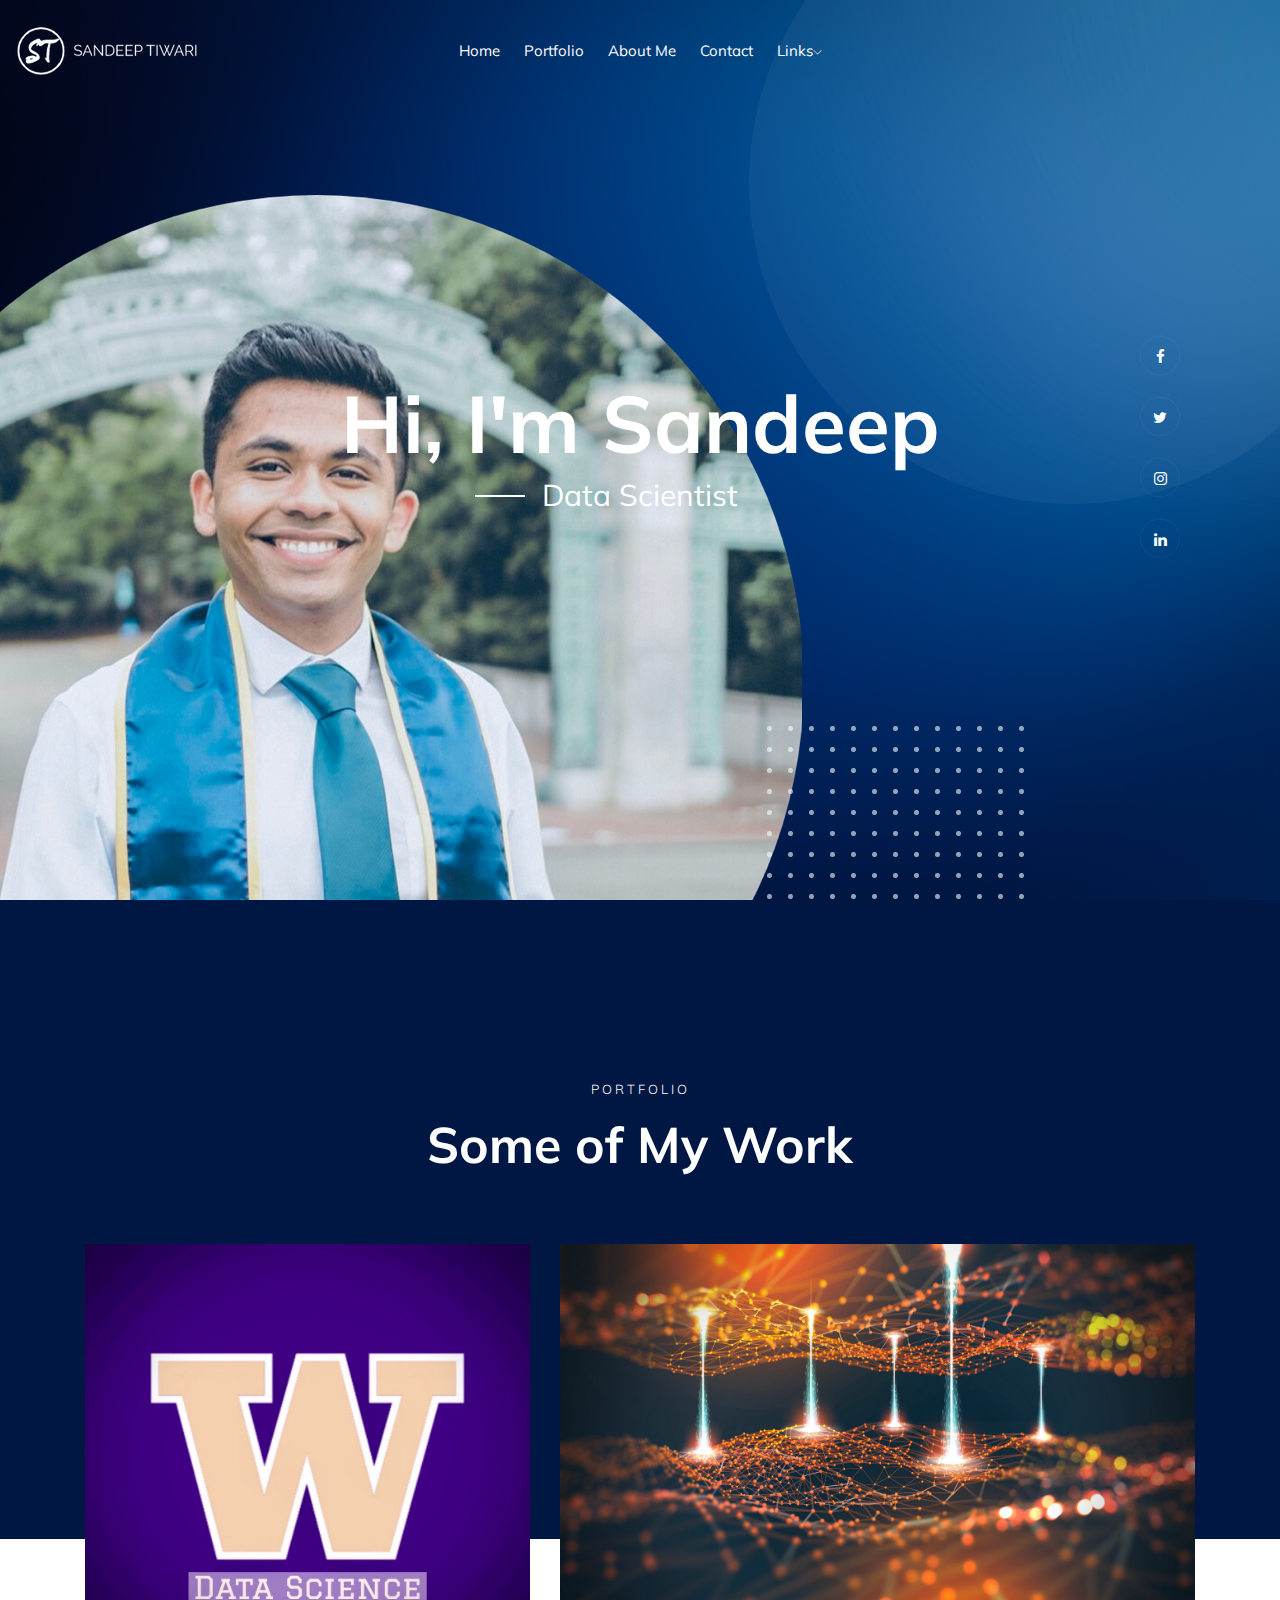
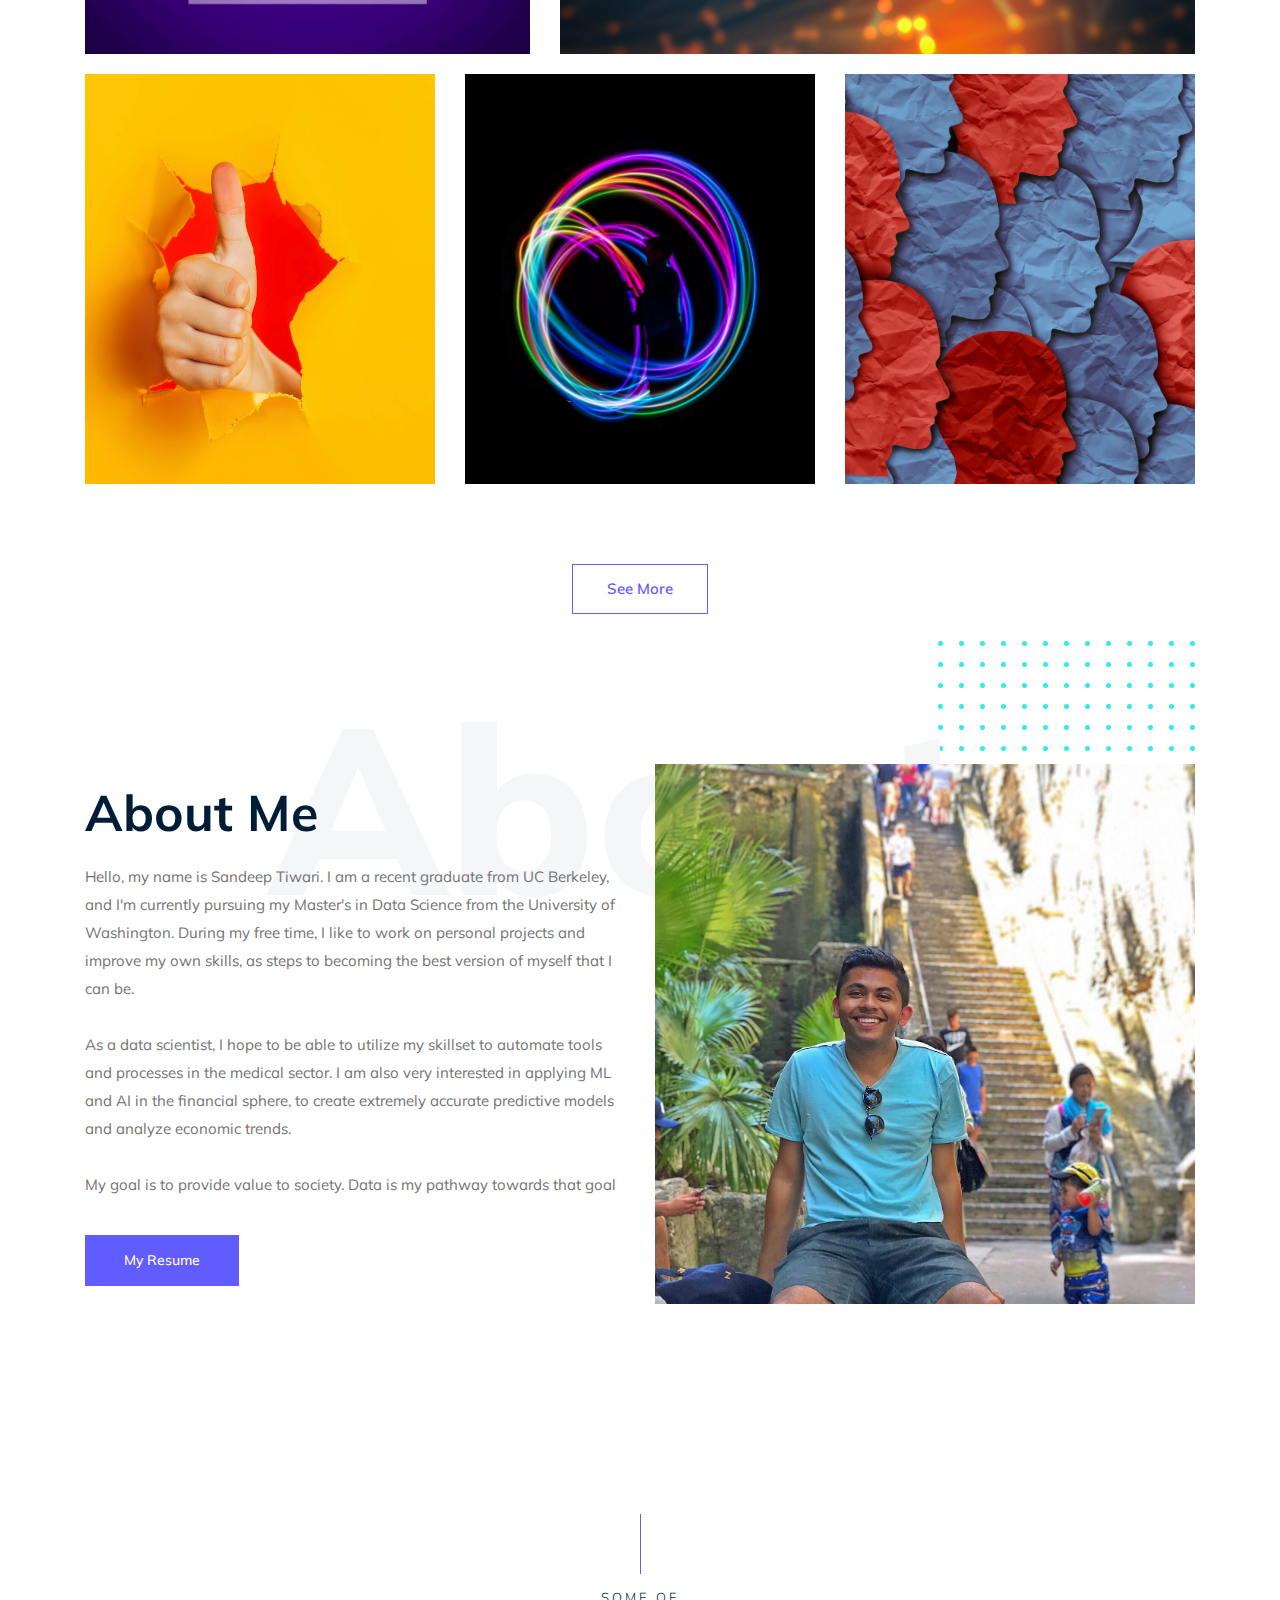
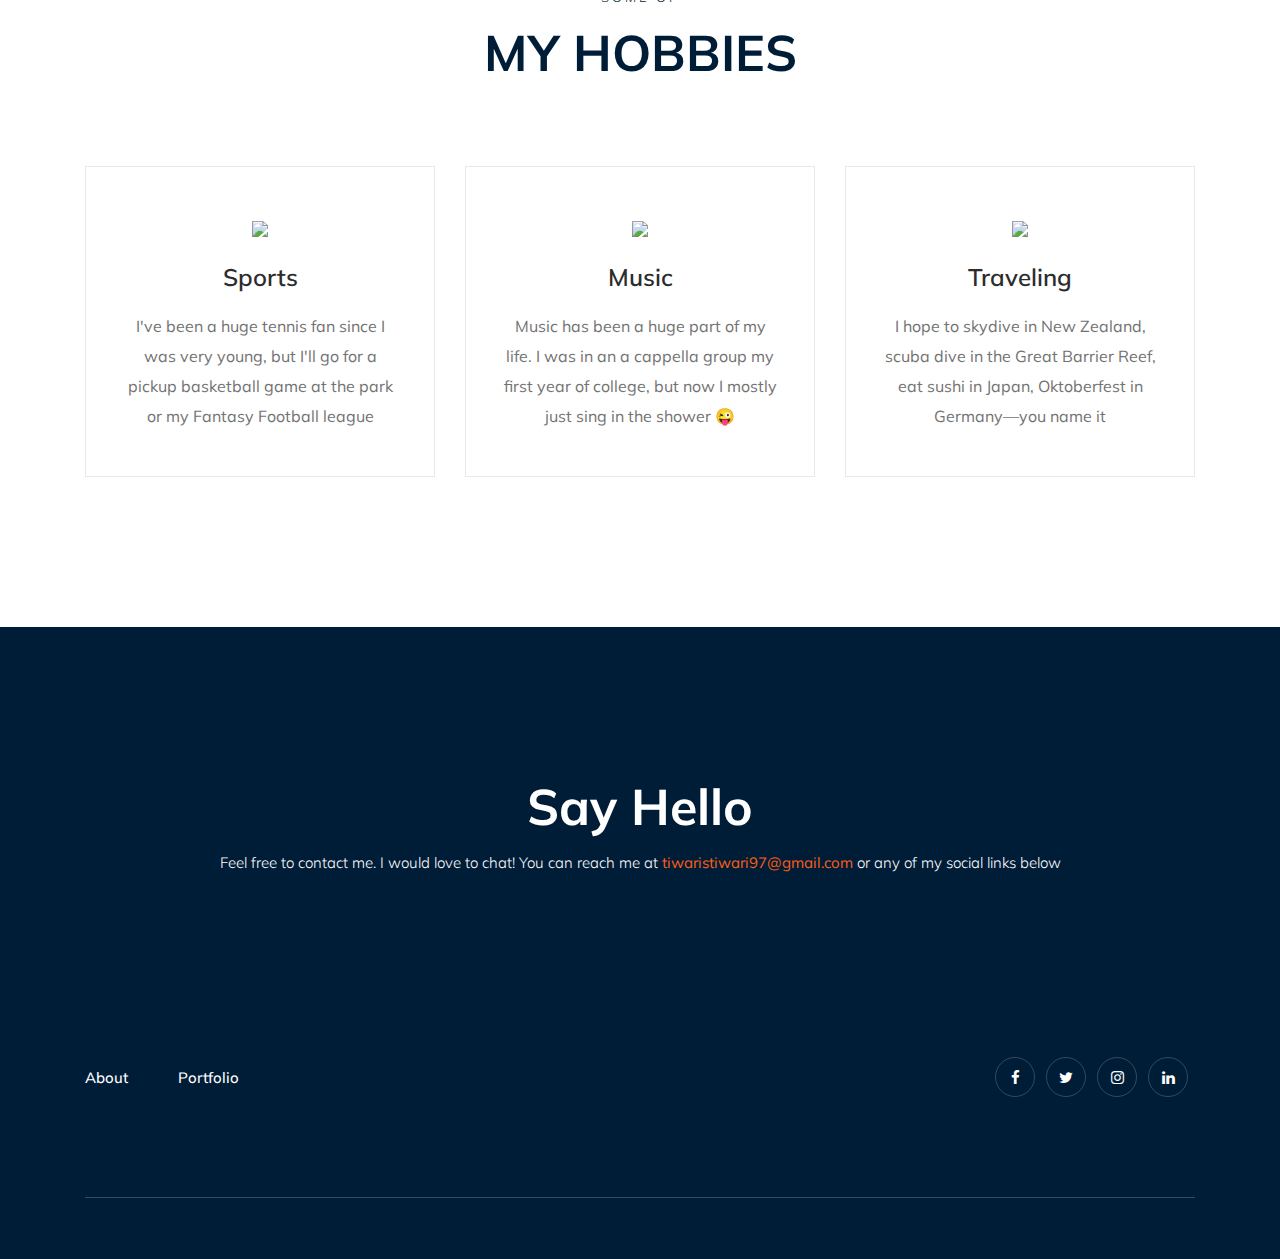
==== commit d7e49fcc: "Add files via upload" ====
--- a/index.html
+++ b/index.html
@@ -98,7 +98,7 @@
                             <h3>
                                 Hi, I'm Sandeep
                             </h3>
-                            <span>Future Data Scientist</span>
+                            <span>Data Scientist</span>
                         </div>
                     </div>
                 </div>
@@ -166,7 +166,7 @@
                             <div class="title">
                                 <h3>Recommender Systems</h3>
                                 <p style="color:white">
-                                	Assisted several startup companies in developing recommender systems for their respective products. Worked on utilizing social media APIs to scrape profiles for users' interests. Worked with team to flesh out use-cases and streamline design flow.
+                                	Assisted several startup companies in developing recommender systems for their respective products. Worked on utilizing social media APIs to scrape profiles for users' interests. Worked with the team to flesh out use-cases and streamline design flow.
                                 </p>
                             </div>
                         </div>
@@ -197,7 +197,7 @@
                             <div class="title">
                                 <h3>Network Science</h3>
                                 <p style="color:white">
-                                	<em>Current project</em>: working on utilizing the field of network science to examine how coronavirus is spreading 
+                                	<em>Current project</em>: working on employing the fields of network science and graph theory to examine how coronavirus is spreading globally
                                 </p>
                             </div>
                         </div>
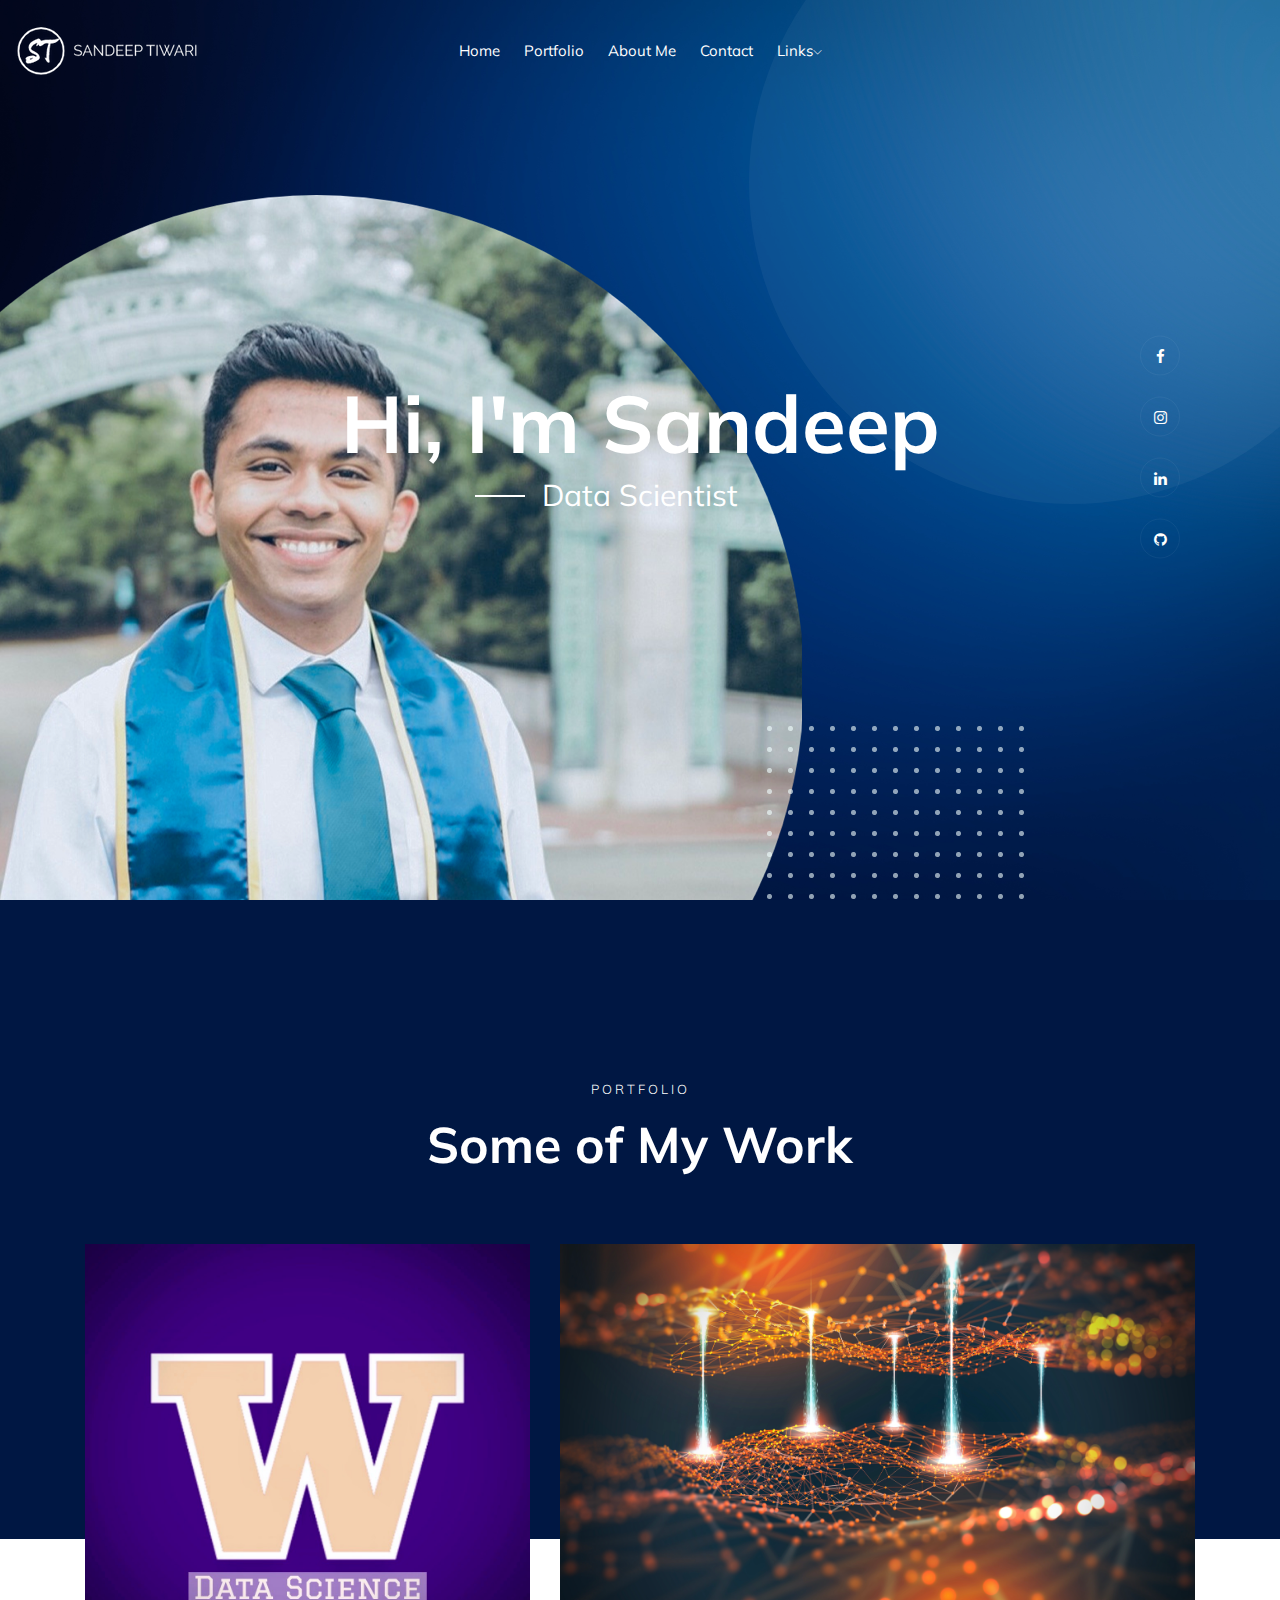
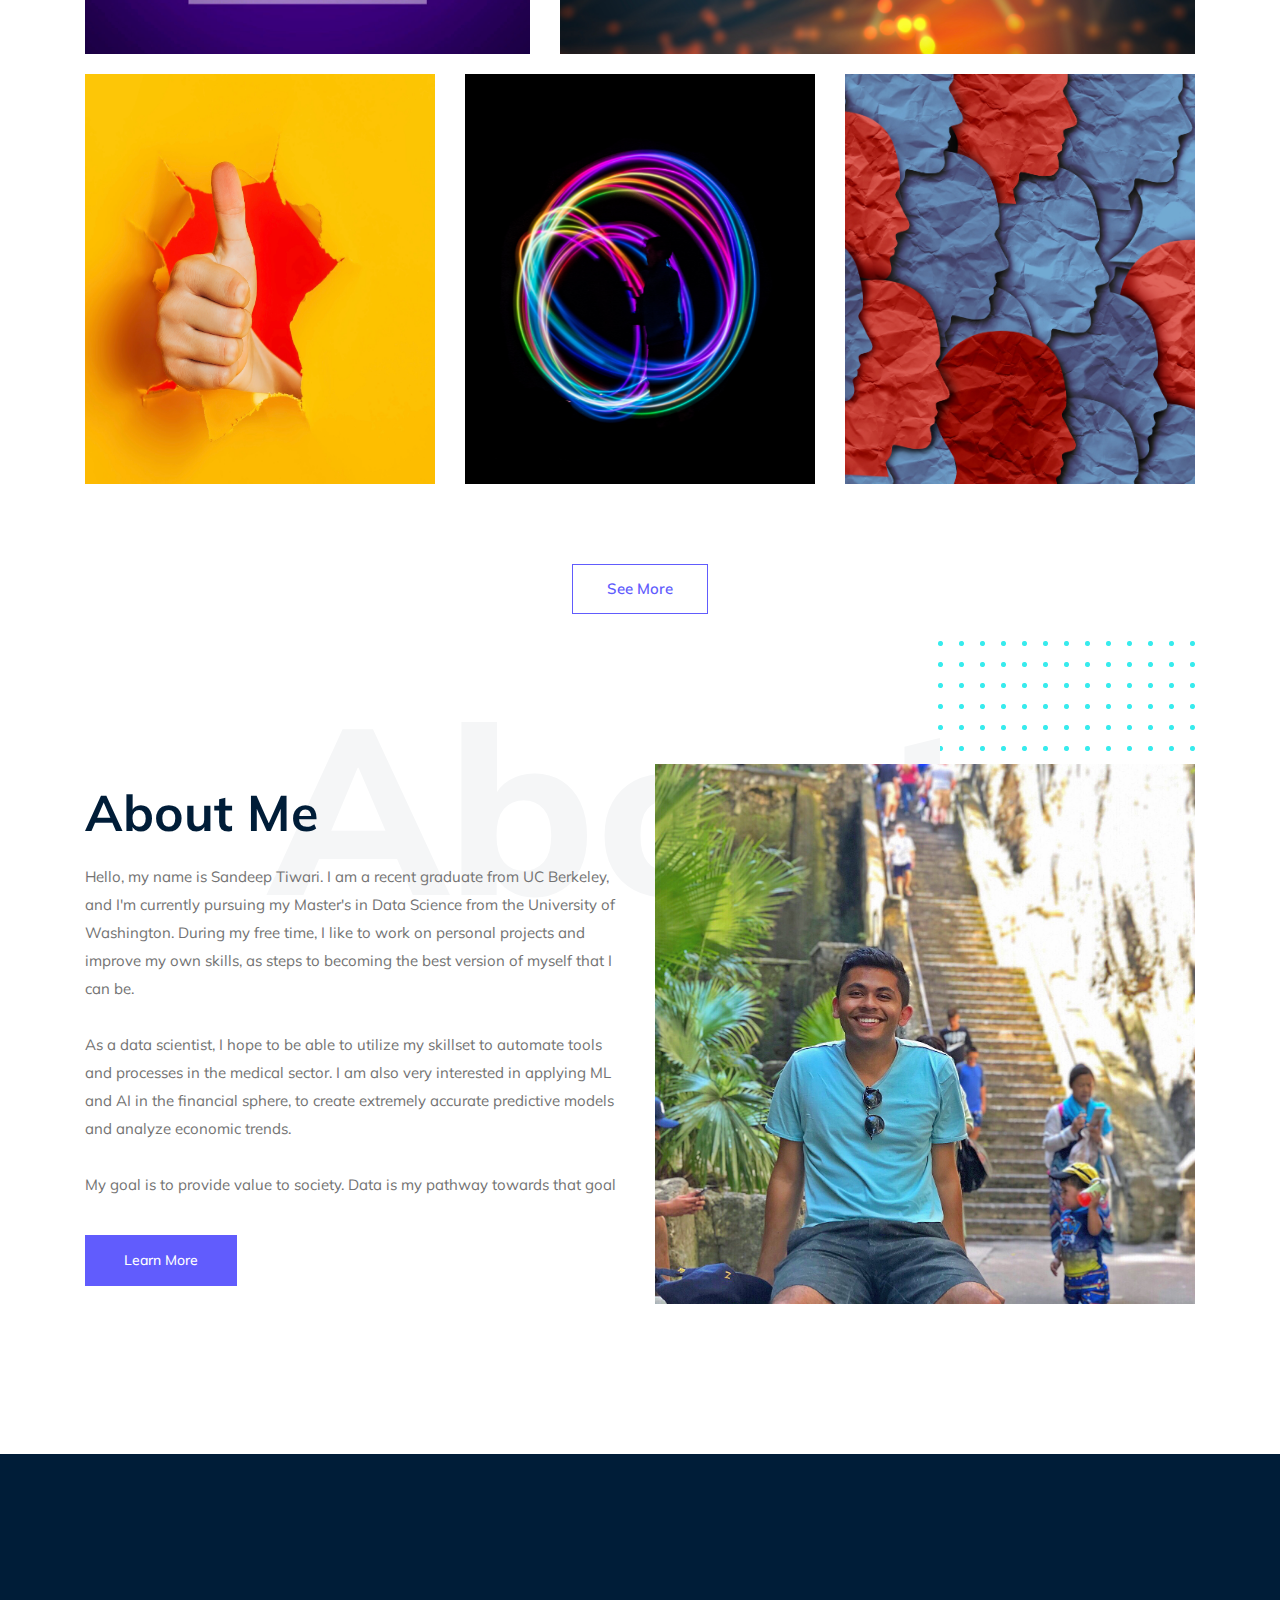
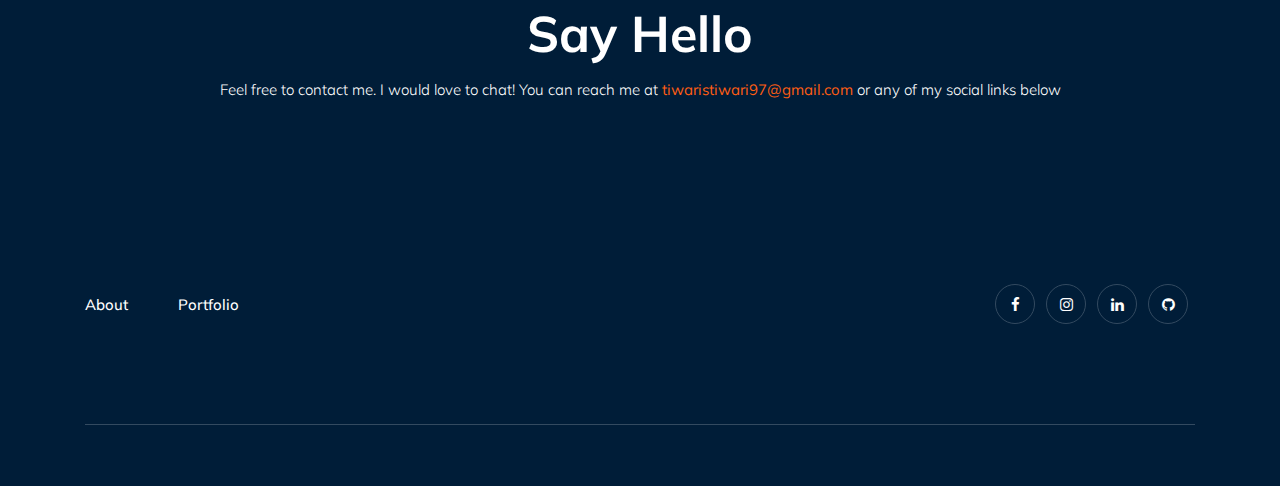
==== commit da63297f: "Add files via upload" ====
--- a/index.html
+++ b/index.html
@@ -54,6 +54,7 @@
                                             <ul class="submenu">
                                                  <li><a href="https://www.linkedin.com/in/sandeeptiwari6/" target="_blank">LinkedIn</a></li>
                                                  <li><a href="https://www.github.com/sandeeptiwari6" target="_blank">Github</a></li>
+                                                 <li><a href="https://www.kaggle.com/sandeeptiwari6" target="_blank">Kaggle</a></li>
                                                  <li><a href="resume/sandeep_tiwari_resume_latest copy.pdf" target="_blank">My Resume</a></li>
                                             </ul>
                                         </li>
@@ -86,9 +87,9 @@
             <div class="social_links">
                 <ul>
                     <li><a href="https://www.facebook.com/sandeeptiwari97" target="_blank"> <i class="fa fa-facebook"></i> </a></li>
-                    <li><a> <i class="fa fa-twitter"></i> </a></li>
                     <li><a href="https://www.instagram.com/sandeeept_/" target="_blank"> <i class="fa fa-instagram"></i> </a></li>
                     <li><a href="https://www.linkedin.com/in/sandeeptiwari6/" target="_blank"> <i class="fa fa-linkedin"></i> </a></li>
+                    <li><a href="https://github.com/sandeeptiwari6" target="_blank"> <i class="fa fa-github"></i> </a></li>
                 </ul>
             </div>
             <div class="container">
@@ -166,7 +167,7 @@
                             <div class="title">
                                 <h3>Recommender Systems</h3>
                                 <p style="color:white">
-                                	Assisted several startup companies in developing recommender systems for their respective products. Worked on utilizing social media APIs to scrape profiles for users' interests. Worked with the team to flesh out use-cases and streamline design flow.
+                                	Assisted several startup companies in developing recommender systems for their respective products. Utilized social media APIs to scrape profiles for users' interests, and worked with the team to flesh out use-cases and streamline design flow.
                                 </p>
                             </div>
                         </div>
@@ -197,7 +198,7 @@
                             <div class="title">
                                 <h3>Network Science</h3>
                                 <p style="color:white">
-                                	<em>Current project</em>: working on employing the fields of network science and graph theory to examine how coronavirus is spreading globally
+                                	<em>Current project</em>: working on employing the fields of network science and graph theory to examine how coronavirus is spreading globally. Project link coming soon...
                                 </p>
                             </div>
                         </div>
@@ -206,7 +207,7 @@
 			</div>
 			<div class="col-xl-12">
 				<div class="more_portfolio text-center">
-					<a class="line_btn" href="https://github.com/sandeeptiwari6" target="_blank">See more</a>
+					<a class="line_btn" href="portfolio.html">See More</a>
 				</div>
 			</div>
 		</div>
@@ -229,12 +230,12 @@
 							<br><br>
 							My goal is to provide value to society. Data is my pathway towards that goal
 						</p>
+						<!-- <div class="download_cv">
+							<a class="boxed-btn3" href="resume/sandeep_tiwari_resume_latest copy.pdf" target="_blank">My Resume</a>
+						</div> -->
 						<div class="download_cv">
-							<a class="boxed-btn3" href="resume/sandeep_tiwari_resume_latest copy.pdf" target="_blank">My Resume</a>
-						</div>
-						<!-- <div class="download_cv">
-							<a class="boxed-btn3" href="resume/sandeep_tiwari_resume_latest copy.pdf" target="_blank">Learn more</a>
-						</div> -->
+							<a class="boxed-btn3" href="about.html">Learn More</a>
+						</div>
 					</div>
 				</div>
 				<div class="col-xl-6 col-md-6">
@@ -242,16 +243,18 @@
 						<div class="color_pattern d-none d-lg-block">
 							<img src="img/about/color_grid.png">
 						</div>
-						<div class="my_Pic">
-							<img src="img/about/about.png">
-						</div>
+						<a href="img/about/about.png" class="popup popup-image">
+							<div class="my_Pic">
+								<img src="img/about/about.png">
+							</div>
+						</a>
 					</div>
 				</div>
 			</div>
 		</div>
 	</div>
 
-	<div class="service_area">
+	<!-- <div class="service_area">
 		<div class="container">
 			<div class="row">
 				<div class="col-xl-12">
@@ -268,7 +271,9 @@
 							<img src="https://img.icons8.com/color/96/000000/basketball.png"/>
 						</div>
 						<h3>Sports</h3>
-						<p>I've been a huge tennis fan since I was very young, but I'll go for a pickup basketball game at the park or my Fantasy Football league</p>
+						<p>
+							I've been a huge tennis fan since I was very young, but I'll go for a pickup basketball game at the park or my Fantasy Football league
+						</p>
 					</div>
 				</div>
 				<div class="col-xl-4 col-md-4">
@@ -277,7 +282,9 @@
                         	<img src="https://img.icons8.com/color/96/000000/musical-notes.png"/>
                         </div>
                         <h3>Music</h3>
-                        <p>Music has been a huge part of my life. I was in an a cappella group my first year of college, but now I mostly just sing in the shower &#128540;</p>
+                        <p>
+                        	Music has been a huge part of my life. I was in an a cappella group my first year of college, but now I mostly just sing in the shower &#128540;
+                        </p>
                     </div>
                 </div>
                 <div class="col-xl-4 col-md-4">
@@ -286,12 +293,14 @@
                         	<img src="https://img.icons8.com/color/96/000000/beach.png"/>
                         </div>
                         <h3>Traveling</h3>
-                        <p>I hope to skydive in New Zealand, scuba dive in the Great Barrier Reef, eat sushi in Japan, Oktoberfest in Germany&#8212;you name it</p>
-                    </div>
-                </div>
-			</div>
-		</div>
-	</div>
+                        <p>
+                        	I hope to skydive in New Zealand, scuba dive in the Great Barrier Reef, eat sushi in Japan, Oktoberfest in Germany&#8212;you name it
+                        </p>
+                    </div>
+                </div>
+			</div>
+		</div>
+	</div> -->
 
 	<div class="discuss_projects">
 		<div class="container">
@@ -324,9 +333,9 @@
 						<div class="socail_links">
 							<ul>
 								<li><a href="https://www.facebook.com/sandeeptiwari97" target="_blank"> <i class="fa fa-facebook"></i> </a></li>
-			                    <li><a> <i class="fa fa-twitter"></i> </a></li>
 			                    <li><a href="https://www.instagram.com/sandeeept_/" target="_blank"> <i class="fa fa-instagram"></i> </a></li>
 			                    <li><a href="https://www.linkedin.com/in/sandeeptiwari6/" target="_blank"> <i class="fa fa-linkedin"></i> </a></li>
+			                    <li><a href="https://github.com/sandeeptiwari6" target="_blank"> <i class="fa fa-github"></i> </a></li>
 							</ul>
 						</div>
 					</div>
--- a/css/style.css
+++ b/css/style.css
@@ -2167,13 +2167,54 @@
   }
 }
 
-/* line 58, ../../Arafath/CL/CL October/218 PORTFOLIO/HTML/scss/_about.scss */
 .about_me .about_img .my_Pic img {
   width: 100%;
 }
 
+
+/* MY HOBBIES IN about.html*/
+.hobbies_area {
+  padding-bottom: 120px;
+}
+
+@media (max-width: 767px) {
+  .hobbies_area {
+    padding-bottom: 50px;
+  }
+}
+
+.hobbies_area .projects_thumb img {
+  width: 80%;
+}
+
+
+@media (max-width: 767px) {
+  .hobbies_area .projects_info {
+    padding-left: 0;
+    margin: 20px 0;
+  }
+}
+
+.hobbies_area .projects_info h3 {
+  font-size: 30px;
+  font-weight: 700;
+  line-height: 62px;
+  margin-bottom: 0;
+}
+
+.hobbies_area .projects_info p {
+  font-size: 15px;
+  font-weight: 400;
+  color: #727272;
+  margin-top: 10px;
+  margin-bottom: 36px;
+}
+
+
+
 /* line 66, ../../Arafath/CL/CL October/218 PORTFOLIO/HTML/scss/_about.scss */
 .project_area {
+  /*padding-top: 150px;*/
   padding-bottom: 150px;
 }
 
@@ -2186,12 +2227,12 @@
 
 /* line 72, ../../Arafath/CL/CL October/218 PORTFOLIO/HTML/scss/_about.scss */
 .project_area .projects_thumb img {
-  width: 100%;
+  width: 80%;
 }
 
 /* line 76, ../../Arafath/CL/CL October/218 PORTFOLIO/HTML/scss/_about.scss */
 .project_area .projects_info {
-  padding-left: 68px;
+  /*padding-left: 68px;*/
 }
 
 @media (max-width: 767px) {
@@ -2204,7 +2245,7 @@
 
 /* line 82, ../../Arafath/CL/CL October/218 PORTFOLIO/HTML/scss/_about.scss */
 .project_area .projects_info h3 {
-  font-size: 30px;
+  font-size: 25px;
   font-weight: 700;
   line-height: 62px;
   margin-bottom: 0;
@@ -2549,7 +2590,7 @@
 
 /* line 1, ../../Arafath/CL/CL October/218 PORTFOLIO/HTML/scss/_bradcam.scss */
 .bradcam_bg_1 {
-  background-image: url(../img/banner/bradcam.png);
+  background-image: url(../img/banner/breadcam-blue.png);
 }
 
 /* line 4, ../../Arafath/CL/CL October/218 PORTFOLIO/HTML/scss/_bradcam.scss */
@@ -2571,7 +2612,7 @@
 .bradcam_area {
   background-size: cover;
   background-position: bottom;
-  padding: 233px 0 175px 0;
+  padding: 175px 0 125px 0;
   background-repeat: no-repeat;
   position: relative;
   z-index: 0;
@@ -2586,7 +2627,7 @@
 
 /* line 35, ../../Arafath/CL/CL October/218 PORTFOLIO/HTML/scss/_bradcam.scss */
 .bradcam_area h3 {
-  font-size: 50px;
+  font-size: 75px;
   color: #fff;
   font-weight: 700;
   margin-bottom: 0;
@@ -3035,8 +3076,8 @@
 
 /* line 1, ../../Arafath/CL/CL October/218 PORTFOLIO/HTML/scss/_service.scss */
 .service_area {
-  padding-top: 120px;
-  padding-bottom: 120px;
+  padding-top: 20px;
+  padding-bottom: 20px;
 }
 
 @media (max-width: 767px) {
@@ -3104,7 +3145,7 @@
 /* line 1, ../../Arafath/CL/CL October/218 PORTFOLIO/HTML/scss/_video.scss */
 .video_area {
   padding-bottom: 60px;
-  padding-top: 150px;
+  padding-top: 100px;
 }
 
 @media (max-width: 767px) {
